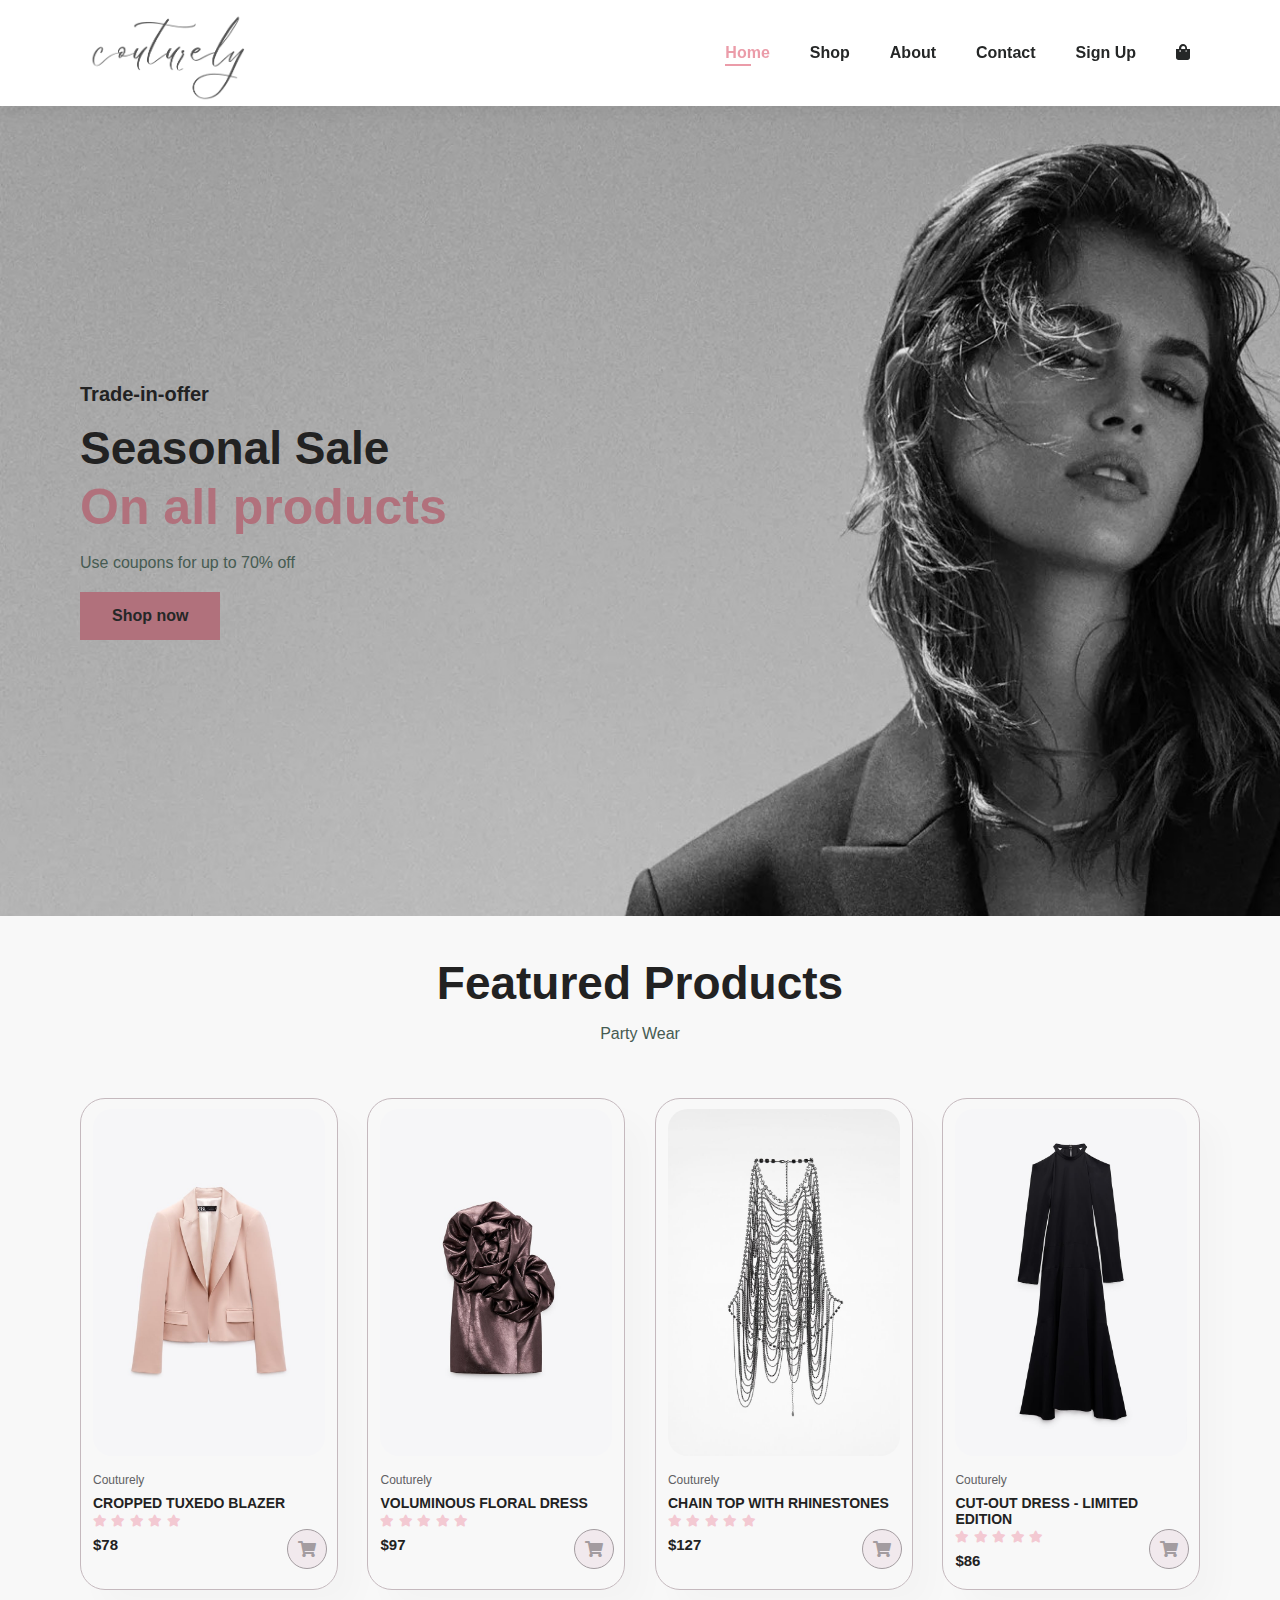
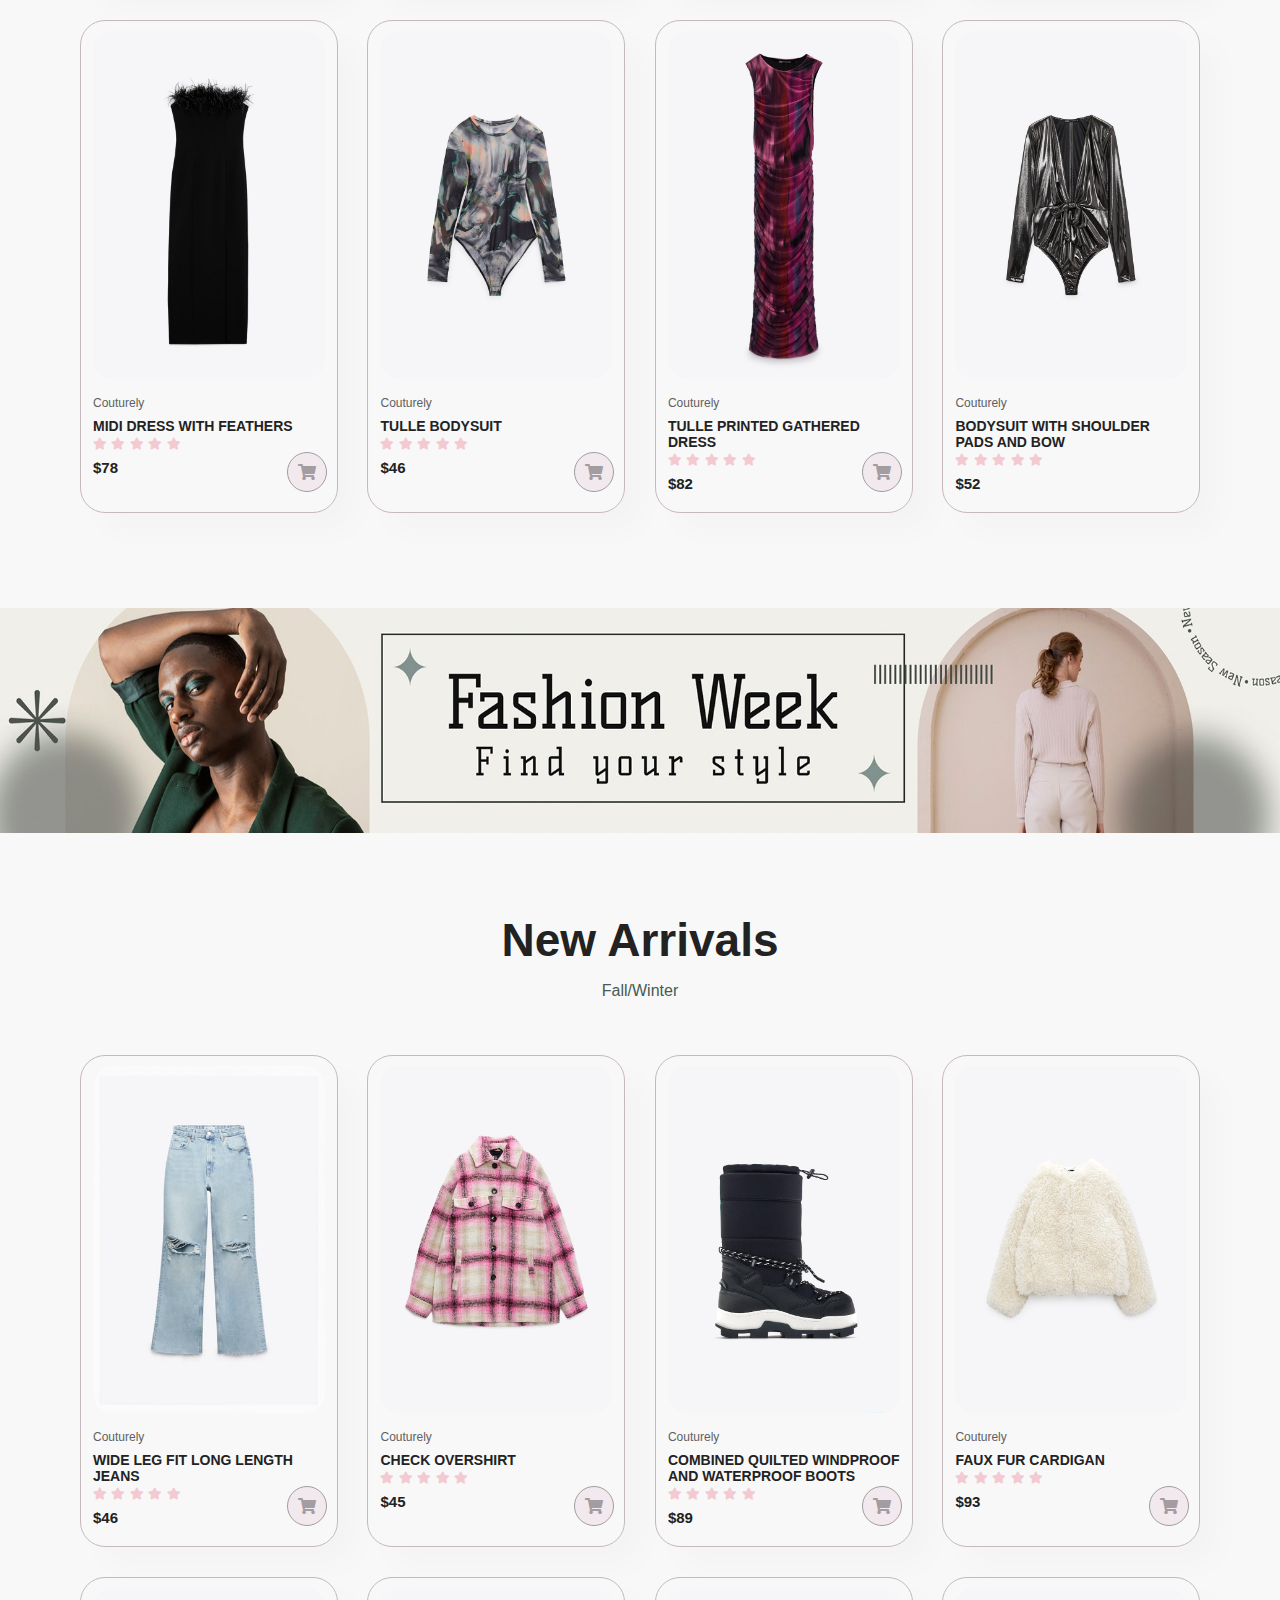
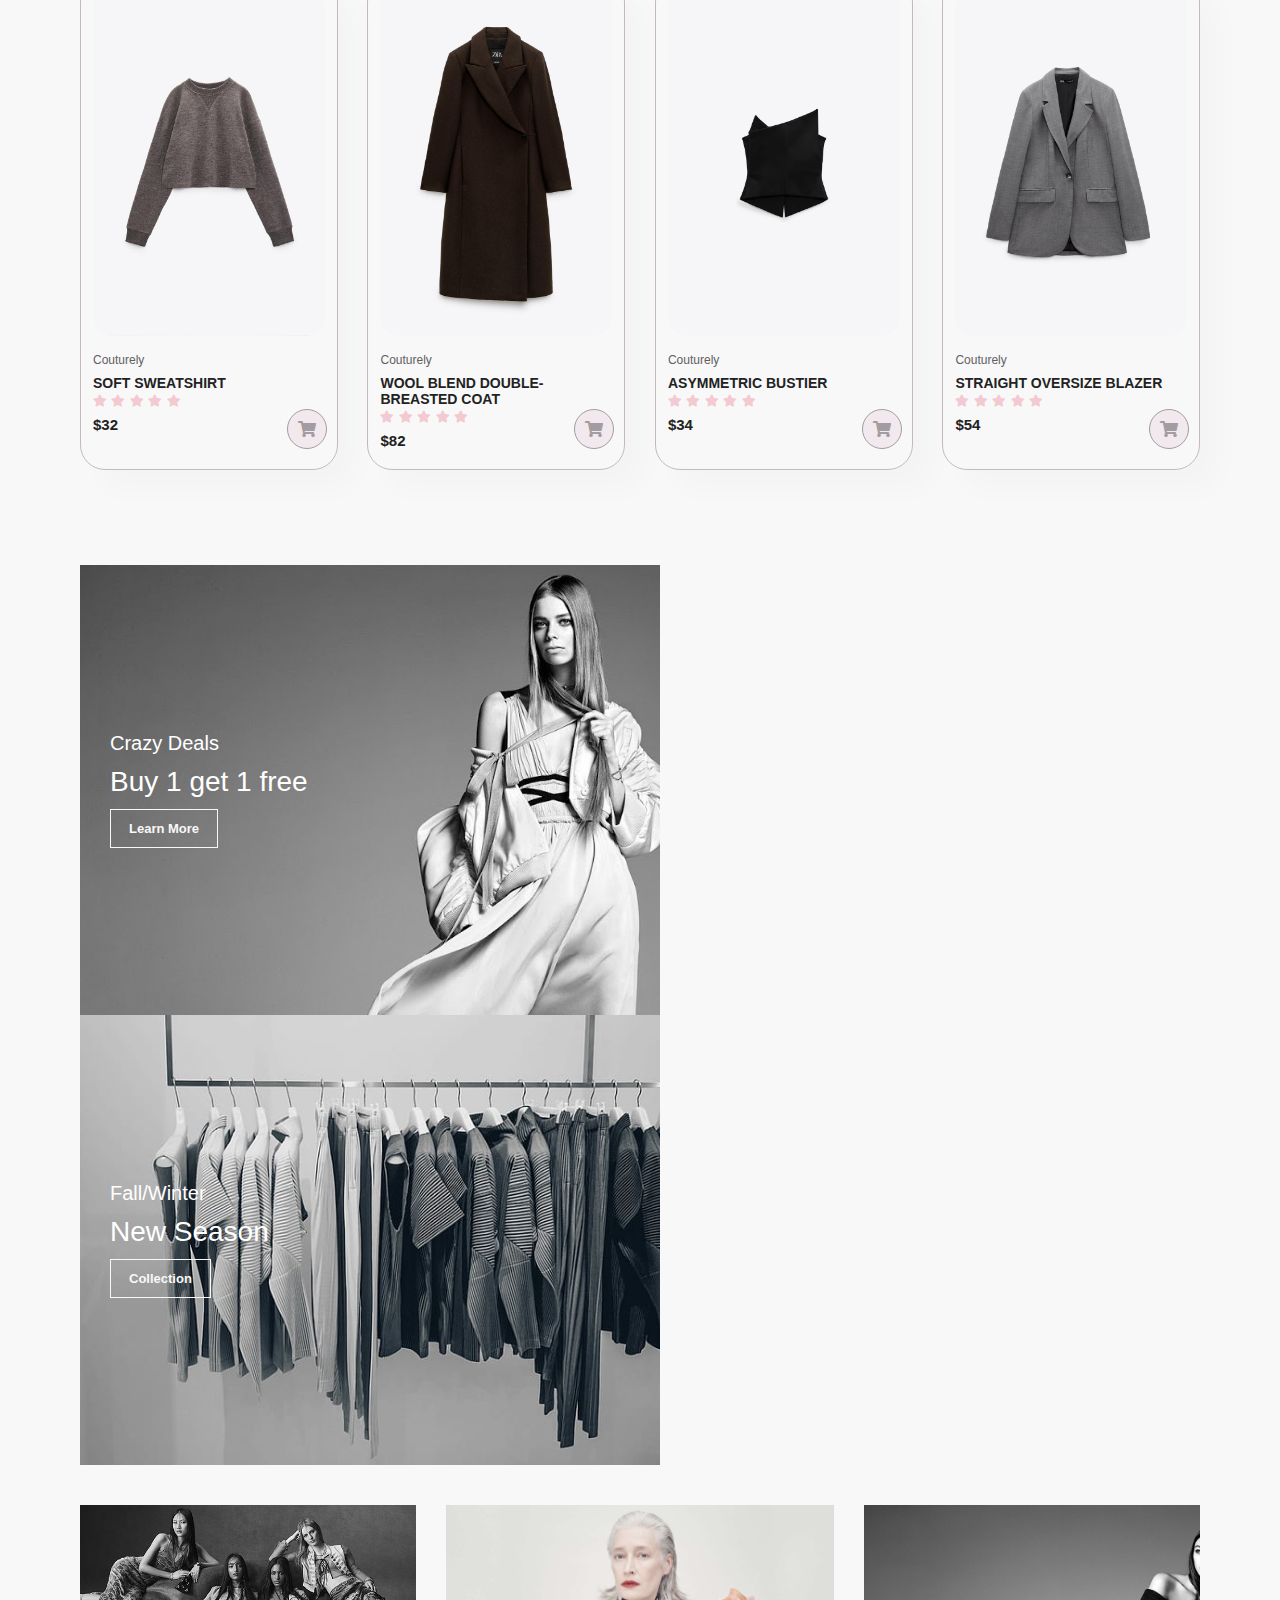
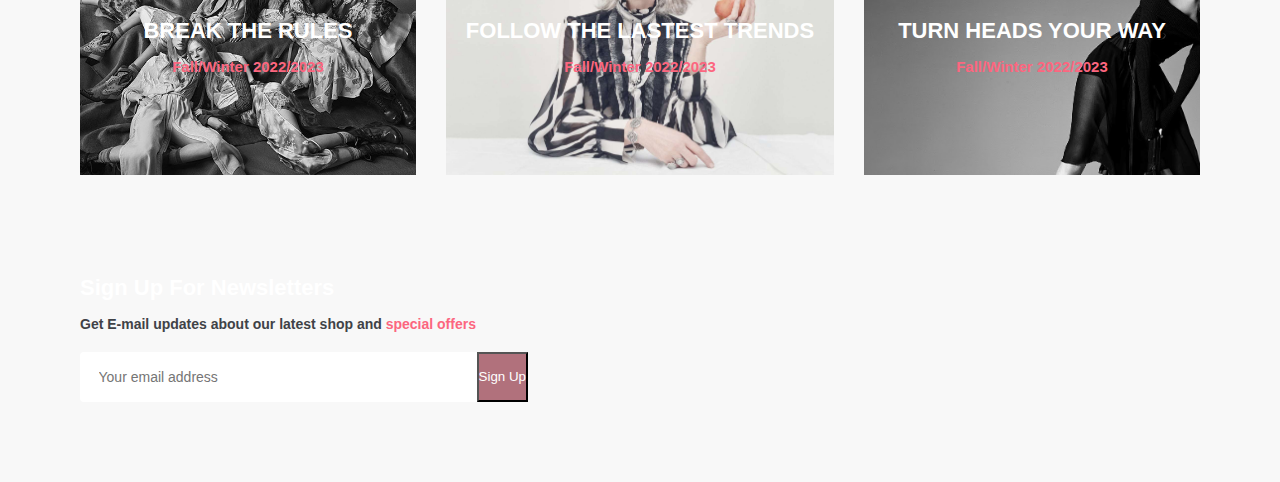
==== index.html @ 3f8f76b2 "Test" ====
<!DOCTYPE html>
<html lang="en">
<head>
    <meta charset="UTF-8">
    <meta http-equiv="X-UA-Compatible" content="IE=edge">
    <meta name="viewport" content="width=device-width, initial-scale=1.0">
    <title>Couturely Online Shopping</title>
    <link rel="stylesheet" href="https://cdnjs.cloudflare.com/ajax/libs/font-awesome/5.15.2/css/all.min.css">
    <link rel="stylesheet" href="style.css">
</head>
<body>
    <div id="header">
       <a href="#"><img src="img/Logo/couturely1.png" class="logo" alt=""></a>
        <div>
            <ul id="navbar">
                <li><a class="current" href="index.html">Home</a></li>
                <li><a href="shop.html">Shop</a></li>
                <li><a href="about.html">About</a></li>
                <li><a href="contact.html">Contact</a></li>
                <li><a href="signup.html">Sign Up</a></li>
                <li><a href="cart.html"><i class="fas fa-shopping-bag"></i></a></li>
            </ul>
        </div>
    </div>
    <section id="hero">
        <h4>Trade-in-offer</h4>
        <h2>Seasonal Sale</h2>
        <h1>On all products</h1>
        <p>Use coupons for up to 70% off</p>
        <button>Shop now</button>
    </section>
    <section id="product1" class="section-p1">
    <h2>Featured Products</h2>
    <p>Party Wear</p>
    <div class="pro-container">
        <div class="pro">
            <img src="img/Products/CROPPED TUXEDO BLAZER.jpg" alt="">
            <div class="des">
                <span>Couturely</span>
                <h5>CROPPED TUXEDO BLAZER</h5>
                <div class="star">
                    <i class="fas fa-star"></i>
                    <i class="fas fa-star"></i>
                    <i class="fas fa-star"></i>
                    <i class="fas fa-star"></i>
                    <i class="fas fa-star"></i>
                </div>
                <h4>$78</h4>
            </div>
            <a href="#"><i class="fas fa-shopping-cart"></i></a>
        </div>
        <div class="pro">
            <img src="img/Products/VOLUMINOUS FLORAL DRESS.jpg"alt="">
            <div class="des">
                 <span>Couturely</span>
                 <h5>VOLUMINOUS FLORAL DRESS</h5>
                 <div class="star">
                    <i class="fas fa-star"></i>
                    <i class="fas fa-star"></i>
                    <i class="fas fa-star"></i>
                    <i class="fas fa-star"></i>
                    <i class="fas fa-star"></i>
                 </div>
                 <h4>$97</h4>
            </div>
            <a href="#"><i class="fas fa-shopping-cart"></i></a>
         </div>
        <div class="pro">
            <img src="img/Products/CHAIN TOP WITH RHINESTONES.jpg"alt="">
            <div class="des">
                <span>Couturely</span>
                <h5>CHAIN TOP WITH RHINESTONES</h5>
                <div class="star">
                    <i class="fas fa-star"></i>
                    <i class="fas fa-star"></i>
                    <i class="fas fa-star"></i>
                    <i class="fas fa-star"></i>
                    <i class="fas fa-star"></i>
                </div>
                <h4>$127</h4>
            </div>
            <a href="#"><i class="fas fa-shopping-cart"></i></a>
        </div>
        <div class="pro">
            <img src="img/Products/CUT-OUT DRESS - LIMITED EDITION.jpg"alt="">
            <div class="des">
                <span>Couturely</span>
                <h5>CUT-OUT DRESS - LIMITED EDITION</h5>
                <div class="star">
                    <i class="fas fa-star"></i>
                    <i class="fas fa-star"></i>
                    <i class="fas fa-star"></i>
                    <i class="fas fa-star"></i>
                    <i class="fas fa-star"></i>
                </div>
                <h4>$86</h4>
            </div>
            <a href="#"><i class="fas fa-shopping-cart"></i></a>
        </div>
        <div class="pro">
            <img src="img/Products/MIDI DRESS WITH FEATHERS.jpg"alt="">
            <div class="des">
                <span>Couturely</span>
                <h5>MIDI DRESS WITH FEATHERS</h5>
                <div class="star">
                    <i class="fas fa-star"></i>
                    <i class="fas fa-star"></i>
                    <i class="fas fa-star"></i>
                    <i class="fas fa-star"></i>
                    <i class="fas fa-star"></i>
                </div>
                <h4>$78</h4>
            </div>
            <a href="#"><i class="fas fa-shopping-cart"></i></a>
        </div>
        <div class="pro">
            <img src="img/Products/TULLE BODYSUIT.jpg"alt="">
            <div class="des">
                <span>Couturely</span>
                <h5>TULLE BODYSUIT</h5>
                <div class="star">
                    <i class="fas fa-star"></i>
                    <i class="fas fa-star"></i>
                    <i class="fas fa-star"></i>
                    <i class="fas fa-star"></i>
                    <i class="fas fa-star"></i>
                </div>
                <h4>$46</h4>   
            </div>
            <a href="#"><i class="fas fa-shopping-cart"></i></a>
        </div>
        <div class="pro">
            <img src="img/Products/TULLE PRINTED GATHERED DRESS.jpg"alt="">
            <div class="des">
                <span>Couturely</span>
                <h5>TULLE PRINTED GATHERED DRESS</h5>
                <div class="star">
                    <i class="fas fa-star"></i>
                    <i class="fas fa-star"></i>
                    <i class="fas fa-star"></i>
                    <i class="fas fa-star"></i>
                    <i class="fas fa-star"></i>
                </div>
                <h4>$82</h4>   
            </div>
            <a href="#"><i class="fas fa-shopping-cart"></i></a>
        </div>
        <div class="pro">
            <img src="img/Products/BODYSUIT WITH SHOULDER PADS AND BOW.jpg"alt="">
            <div class="des">
                <span>Couturely</span>
                <h5>BODYSUIT WITH SHOULDER PADS AND BOW</h5>
                <div class="star">
                    <i class="fas fa-star"></i>
                    <i class="fas fa-star"></i>
                    <i class="fas fa-star"></i>
                    <i class="fas fa-star"></i>
                    <i class="fas fa-star"></i>
                </div>
                <h4>$52</h4>   
            </div>
        </div>
    </div>
    </section>
    <section class="section-m1">
        <img src="" id="banner">
    </section>
    <section id="product1" class="section-p1">
        <h2>New Arrivals</h2>
        <p>Fall/Winter</p>
        <div class="pro-container">
            <div class="pro">
                <img src="img/Products/WIDE LEG FIT LONG LENGTH MID RISE FAUX LEATHER TROUSERS.jpg"alt="">
                <div class="des">
                    <span>Couturely</span>
                    <h5>WIDE LEG FIT LONG LENGTH JEANS</h5>
                    <div class="star">
                        <i class="fas fa-star"></i>
                        <i class="fas fa-star"></i>
                        <i class="fas fa-star"></i>
                        <i class="fas fa-star"></i>
                        <i class="fas fa-star"></i>
                    </div>
                    <h4>$46</h4>   
                </div>
                <a href="#"><i class="fas fa-shopping-cart"></i></a>
            </div>
            <div class="pro">
                <img src="img/Products/CHECK OVERSHIRT.jpg"alt="">
                <div class="des">
                     <span>Couturely</span>
                     <h5>CHECK OVERSHIRT</h5>
                     <div class="star">
                        <i class="fas fa-star"></i>
                        <i class="fas fa-star"></i>
                        <i class="fas fa-star"></i>
                        <i class="fas fa-star"></i>
                        <i class="fas fa-star"></i>
                     </div>
                     <h4>$45</h4>
                </div>
                <a href="#"><i class="fas fa-shopping-cart"></i></a>
             </div>
            <div class="pro">
                <img src="img/Products/COMBINED QUILTED WINDPROOF AND WATERPROOF BOOTS.jpg"alt="">
                <div class="des">
                    <span>Couturely</span>
                    <h5>COMBINED QUILTED WINDPROOF AND WATERPROOF BOOTS</h5>
                    <div class="star">
                        <i class="fas fa-star"></i>
                        <i class="fas fa-star"></i>
                        <i class="fas fa-star"></i>
                        <i class="fas fa-star"></i>
                        <i class="fas fa-star"></i>
                    </div>
                    <h4>$89</h4>
                </div>
                <a href="#"><i class="fas fa-shopping-cart"></i></a>
            </div>
            <div class="pro">
                <img src="img/Products/FAUX FUR CARDIGAN.jpg"alt="">
                <div class="des">
                    <span>Couturely</span>
                    <h5>FAUX FUR CARDIGAN</h5>
                    <div class="star">
                        <i class="fas fa-star"></i>
                        <i class="fas fa-star"></i>
                        <i class="fas fa-star"></i>
                        <i class="fas fa-star"></i>
                        <i class="fas fa-star"></i>
                    </div>
                    <h4>$93</h4>
                </div>
                <a href="#"><i class="fas fa-shopping-cart"></i></a>
            </div>
            <div class="pro">
                <img src="img/Products/SOFT SWEATSHIRT.jpg"alt="">
                <div class="des">
                    <span>Couturely</span>
                    <h5>SOFT SWEATSHIRT</h5>
                    <div class="star">
                        <i class="fas fa-star"></i>
                        <i class="fas fa-star"></i>
                        <i class="fas fa-star"></i>
                        <i class="fas fa-star"></i>
                        <i class="fas fa-star"></i>
                    </div>
                    <h4>$32</h4>
                </div>
                <a href="#"><i class="fas fa-shopping-cart"></i></a>
            </div>
            <div class="pro">
                <img src="img/Products/WOOL BLEND DOUBLE-BREASTED COAT.jpg"alt="">
                <div class="des">
                    <span>Couturely</span>
                    <h5>WOOL BLEND DOUBLE-BREASTED COAT</h5>
                    <div class="star">
                        <i class="fas fa-star"></i>
                        <i class="fas fa-star"></i>
                        <i class="fas fa-star"></i>
                        <i class="fas fa-star"></i>
                        <i class="fas fa-star"></i>
                    </div>
                    <h4>$82</h4>   
                </div>
                <a href="#"><i class="fas fa-shopping-cart"></i></a>
            </div>
            <div class="pro">
                <img src="img/Products/ASYMMETRIC BUSTIER.jpg" alt="">
                <div class="des">
                    <span>Couturely</span>
                    <h5>ASYMMETRIC BUSTIER</h5>
                    <div class="star">
                        <i class="fas fa-star"></i>
                        <i class="fas fa-star"></i>
                        <i class="fas fa-star"></i>
                        <i class="fas fa-star"></i>
                        <i class="fas fa-star"></i>
                    </div>
                    <h4>$34</h4>
                </div>
                <a href="#"><i class="fas fa-shopping-cart"></i></a>
            </div>
            <div class="pro">
                <img src="img/Products/STRAIGHT OVERSIZE BLAZER.jpg"alt="">
                <div class="des">
                    <span>Couturely</span>
                    <h5>STRAIGHT OVERSIZE BLAZER</h5>
                    <div class="star">
                        <i class="fas fa-star"></i>
                        <i class="fas fa-star"></i>
                        <i class="fas fa-star"></i>
                        <i class="fas fa-star"></i>
                        <i class="fas fa-star"></i>
                    </div>
                    <h4>$54</h4>   
                </div>
                <a href="#"><i class="fas fa-shopping-cart"></i></a>
            </div>
        </div>
        </section>
    <section id="sm-banner" class="section-p1">
        <div class="banner-box">
            <h4> Crazy Deals</h4>
            <h2>Buy 1 get 1 free</h2>
            <button class="white">Learn More</button>
        </div>
        <div class="banner-box banner-box2">
            <h4>Fall/Winter</h4>
            <h2>New Season</h2>
            <button class="white">Collection</button>
        </div>
    </section>

    <section id="banner3">
        <div class="banner-box">
            <h2>BREAK THE RULES</h2>
            <h3>Fall/Winter 2022/2023</h3>
        </div>
        <div class="banner-box banner-box2">
            <h2>FOLLOW THE LASTEST TRENDS</h2>
            <h3>Fall/Winter 2022/2023</h3>
        </div>
        <div class="banner-box banner-box3">
            <h2>TURN HEADS YOUR WAY</h2>
            <h3>Fall/Winter 2022/2023</h3>
        </div>
    </section>
    
    <section id="newsletter" class="section-p1 section-m1">
        <div class="newtext">
            <h4>Sign Up For Newsletters</h4>
            <p>Get E-mail updates about our latest shop and <span>special offers</span></p>
        </div>
        <div class="form">
            <input type="text" placeholder="Your email address">
            <button class="normal">Sign Up</button>
        </div>
    </section>


    <script src="style.js"></script>
</body>
</html>
---- style.css ----
*{
    margin: 0;
    padding: 0;
    box-sizing: border-box;
    font-family: 'Spartan', sans-serif;
}

h1{
    font-size: 50px;
    line-height: 64px;
    color: #222;
}
h2{
    font-size: 46px;
    line-height: 54px;
    color: #222;
}
h4{
    font-size: 20px;
    color: #222;

}
h6{
    font-weight: 700;
    font-size: 12px;
}
p{
    font-size: 16px;
    color: #465b52;
    margin: 15px 0 20px 0;
}
.section-p1{
    padding: 40px 80px;
}
.section-m1{
    margin: 40px 0;
}
body{
    width: 100%;
    background-color: rgb(248, 248, 248);
}
#header{
    position: sticky;
    top: 0;
    left: 0;
    z-index: 999;
    display: flex;
    align-items: center;
    justify-content: space-between;
    padding: 1px 70px;
    background-color: rgb(255, 255, 255);  
    box-shadow: 0 5px 15px rgba(0, 0, 0, 0.06);
}
.logo{
    height: 100px;
}
#navbar{
    display: flex;
    align-items: center;
    justify-content: center;
}
#navbar li{
    list-style: none;
    padding: 0 20px;
    /* Ne menyre qe me na funksionu possition: absolute; tek femija i ketij elementi */
    position: relative; 
}
#navbar li a{
    text-decoration: none;
    font-size: 16px;
    font-weight: 600;
    color:  rgb(37, 39, 39);
    transition: 0.3s ease;

}
#navbar li a:hover,
#navbar li a.current{
    color: rgb(235, 156, 169);
}

#navbar li a.current::after,
#navbar li a:hover::after{
    content:"";
    width: 30%;
    height: 2px;
    background: rgb(235, 156, 169);
    position: absolute;
    bottom: -4px;
    left: 20px;
}
#hero{
    background-image:  url("img/slider-img1.jpg");
    height: 90vh;
    width: 100%;
    background-size: cover;
    background-position: top 25%;
    padding: 0 80px;
    display: flex;
    flex-direction: column;
    align-items: flex-start;
    justify-content: center;
}
#hero h4{
    padding-bottom: 15px;
}
#hero h1{
    color: rgb(177, 113, 124);
}
#hero button{
    background-color: rgb(177, 113, 124); 
    border: none;
    color: rgb(37, 39, 39);
    padding: 15px 32px;
    text-align: center;
    text-decoration: none;
    display: inline-block;
    font-weight: 700;
    font-size: 16px;
    cursor: pointer;
}
#product1{
    text-align: center;
}
#product1 .pro-container{
    display: flex;
    justify-content: space-between;
    padding-top: 20px;
    flex-wrap: wrap;
}
#product1 .pro{
    width: 23%;
    min-width: 250px;
    padding: 10px 12px;
    border: 1px solid #c5b9be;
    border-radius: 25px;
    cursor: pointer;
    box-shadow: 20px 20px 30px rgba(0, 0, 0, 0.02);
    transition: 0.2s ease;
    margin:15px 0;
    position:relative;
}
#product1 .pro:hover{
    box-shadow: 20px 20px 30px rgba(0, 0, 0, 0.06)
}
#product1 .pro img {
    width: 100%;
    border-radius: 20px;
}
#product1 .pro .des{
    text-align: start;
    padding: 10px 0;
}
#product1 .pro .des span {
    color: #606063;
    font-size: 12px;
}
#product1 .pro .des h5{
    padding-top: 7px;
    font-size: 14px;
    color: #222;
}
#product1 .pro .des i{
    color: rgb(243, 201, 210);
    font-size: 12px; 
}
#product1 .pro .des h4{
    padding-top: 7px;
    font-size: 15px;
    font-weight: 700;
    color: #222;
}
#product1 .pro a{
    width: 40px;
    height: 40px;
    line-height: 40px;
    border-radius: 50px;
    background-color: #f1e9ed;
    font-weight: 500;
    color: rgb(163, 156, 160);
    border: 1px solid rgb(163, 156, 160);
    position: absolute;
    bottom:20px;
    right:10px
}
#banner{
    display:flex;
    justify-content: center;
    align-items: center;
    width:100%;
    height: 25vh;
}
#sm-banner{
    display:flex;
    justify-content: space-between;
    flex-wrap:wrap;
}
#sm-banner  .banner-box{
    display:flex;
    flex-direction:column;
    justify-content: center;
    align-items: flex-start;
    background-image: url("img/Banners/slider-img2.jpg");
    min-width:580px;
    height: 50vh;
    background-size: cover;
    background-position: center;
    padding:30px;
}
#sm-banner  .banner-box2{
    background-image: url("img/Banners/GrayClothing.jpg");
}

#sm-banner h4{
    color:#fff;
    font-size:20px;
    font-weight:300;
}
#sm-banner h2{
    color:#fff;
    font-size:28px;
    font-weight:300;
}
#sm-banner span{
    color:#fff;
    font-size:14px;
    font-weight:500;
    padding-bottom: 15px;
}
.white{
    font-size: 13px;
    font-weight: 600;
    padding:11px 18px;
    color:rgb(248, 248, 248);
    background-color:transparent;
    cursor:pointer;
    border:1px solid rgb(248, 248, 248);
    outline:none;
    transition:0.2s;
}
#sm-banner .banner-box:hover button{
    background: rgb(177, 113, 124);
    border:1px solid rgb(177, 113, 124);
    
}
#banner3{
    display: flex;
    justify-content: space-between;
    flex-wrap: wrap;
    padding:0 80px;
}

#banner3 .banner-box{
    display:flex;
    flex-direction:column;
    justify-content: center;
    align-items: center;
    background-image: url("img/Banners/GroupModels.jpg");
    min-width:30%;
    height: 30vh;
    background-size: cover;
    background-position: center;
    padding:20px;
    margin-bottom: 20px;
}
#banner3 .banner-box2{
    background-image: url("img/Banners/AppleModel.jpg");
}
#banner3 .banner-box3{
    background-image: url("img/Banners/slider-img3.jpg");
}

#banner3 h2{
    color:#fff;
    font-weight:900;
    font-size: 22px;
}
#banner3 h3{
    color:rgb(252, 102, 127);
    font-weight:800;
    font-size: 15px;
}



#newsletter h4{
    font-size: 22px;
    font-weight: 700;
    color:#fff
}
#newsletter p{
    font-size: 14px;
    font-weight: 600;
    color:#3f4247
}
#newsletter p span{
    color:rgb(252, 102, 127)
}
#newsletter .form{
    display: flex;
    width:40%;
}
#newsletter input{
    height: 3.125rem;
    padding: 0 1.25em;
    font-size: 14px;
    width:100%;
    border:1px solid transparent;
    border-radius: 4px;
    outline: none;
    border-top-right-radius: 0;
    border-bottom-right-radius: 0;
}
#newsletter button{
    background-color: rgb(177, 113, 124);
    color: #fff;
    white-space: nowrap;
    border-top-left-radius: 0;
    border-bottom-left-radius: 0;
}
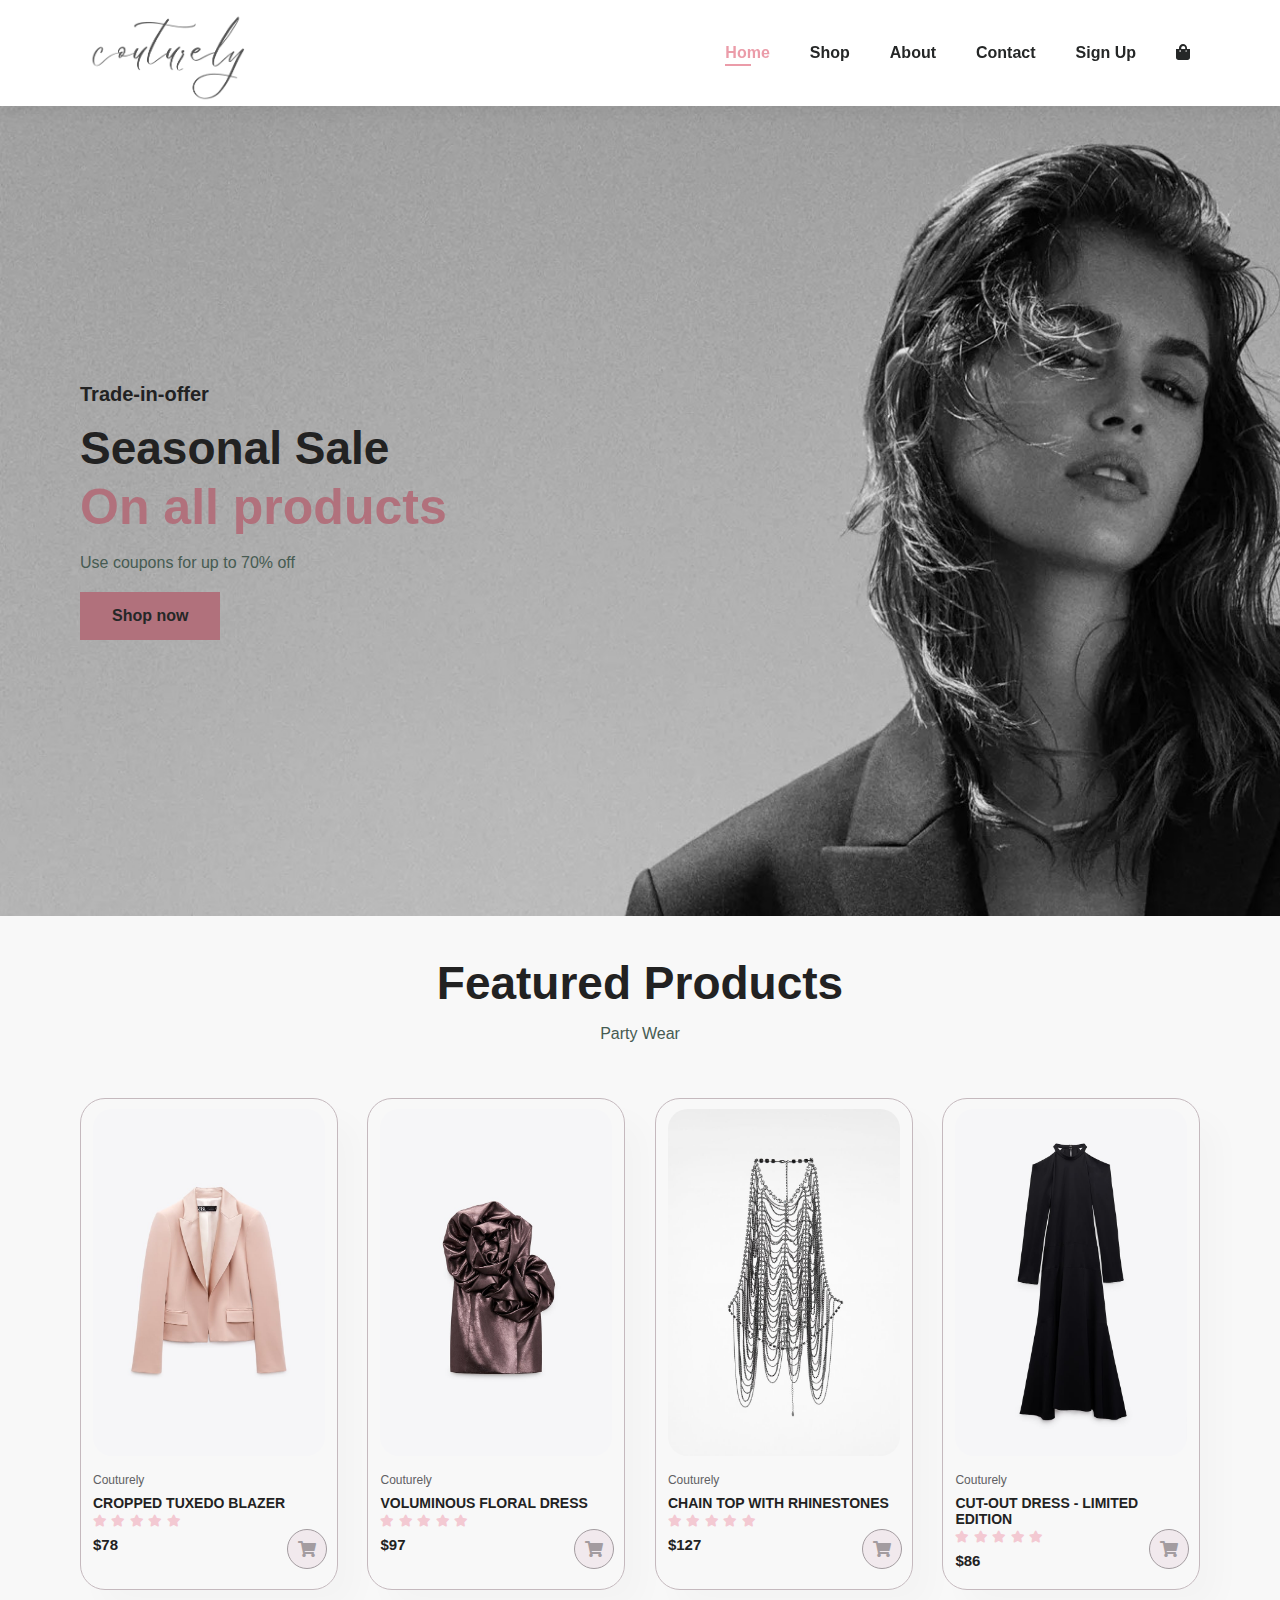
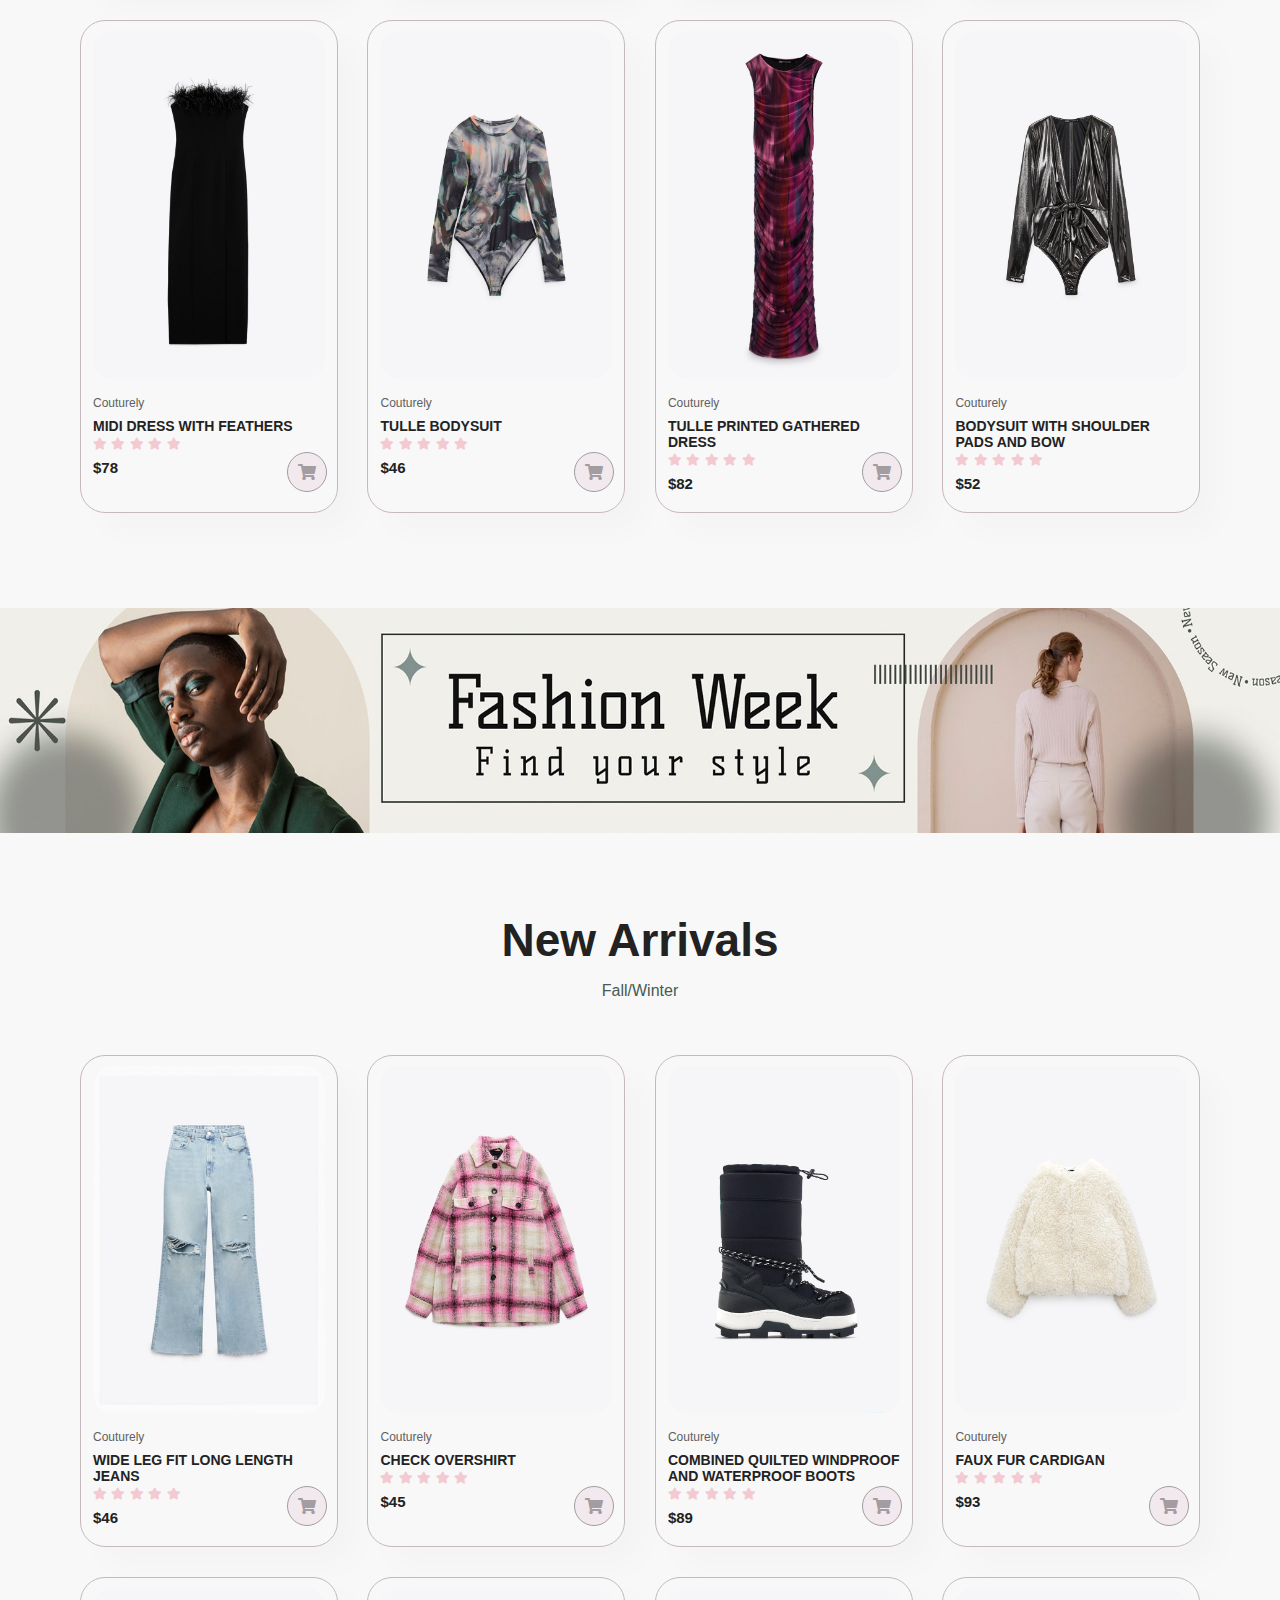
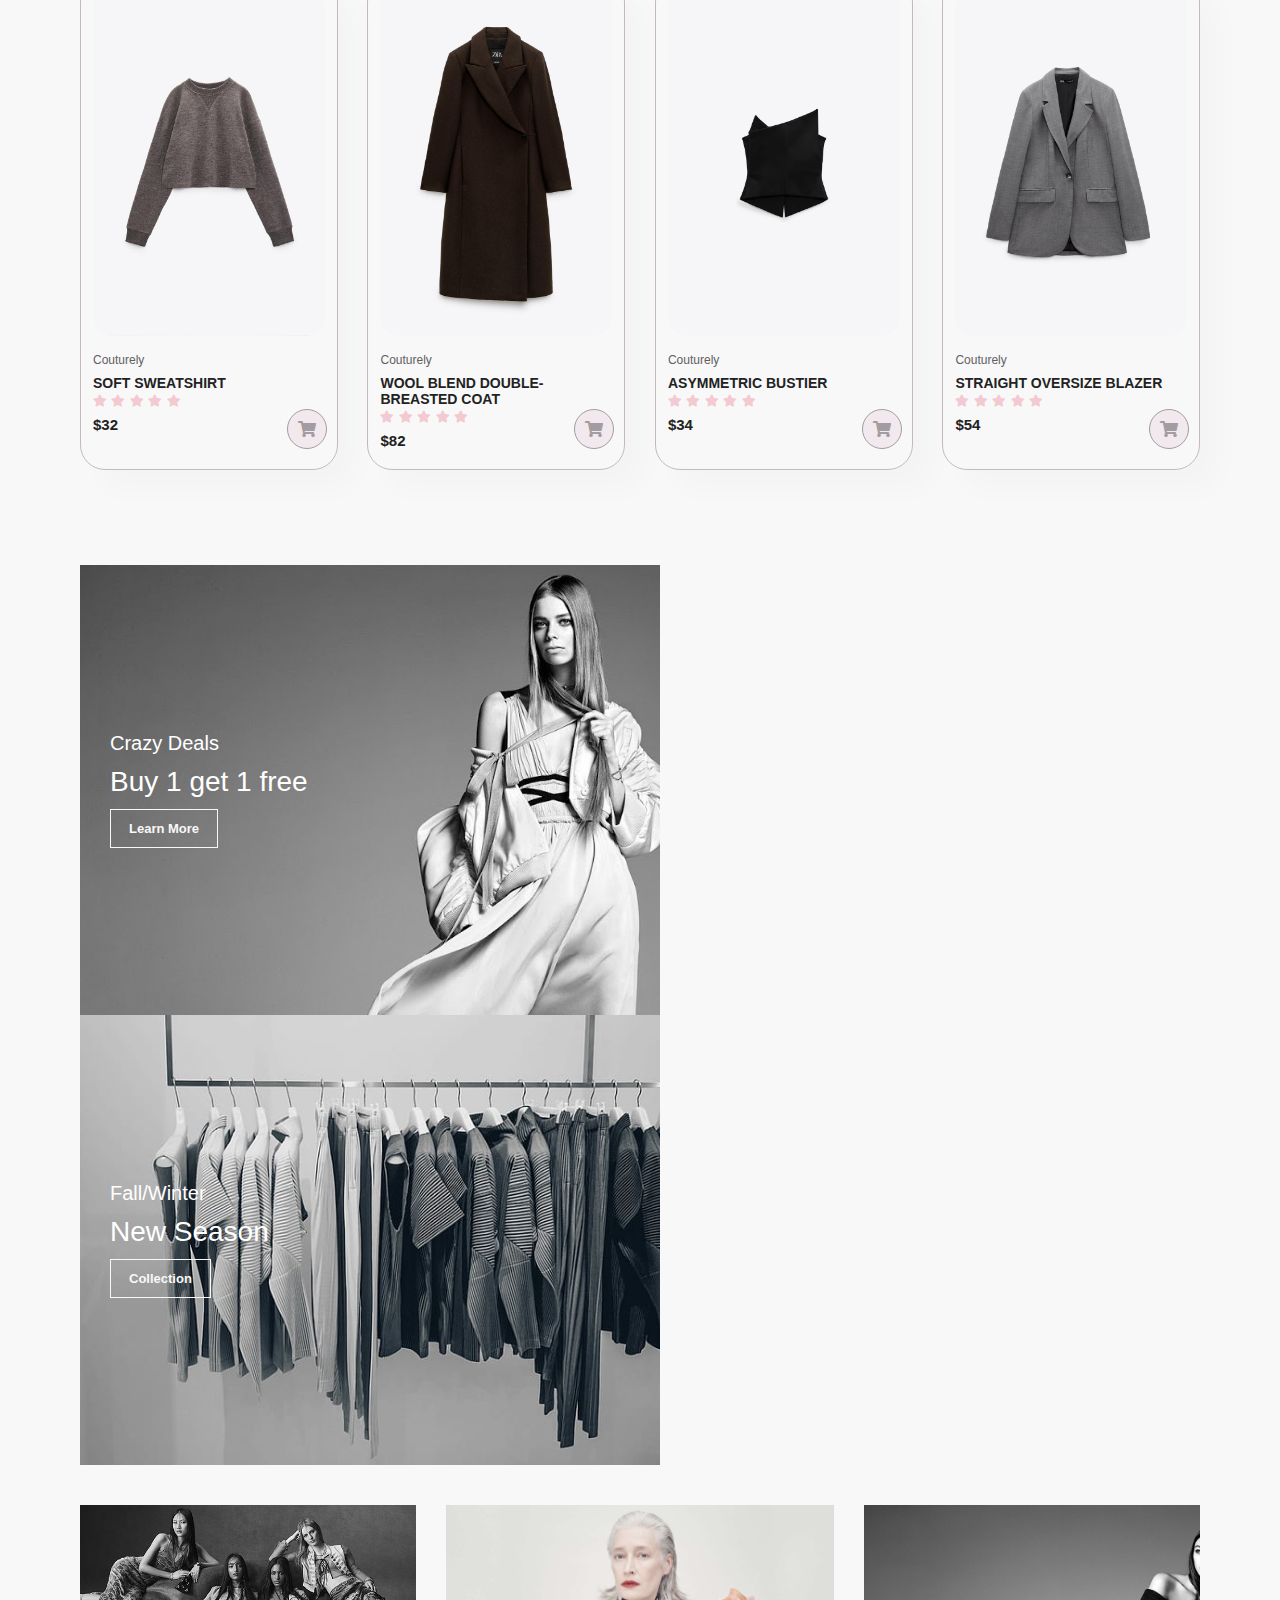
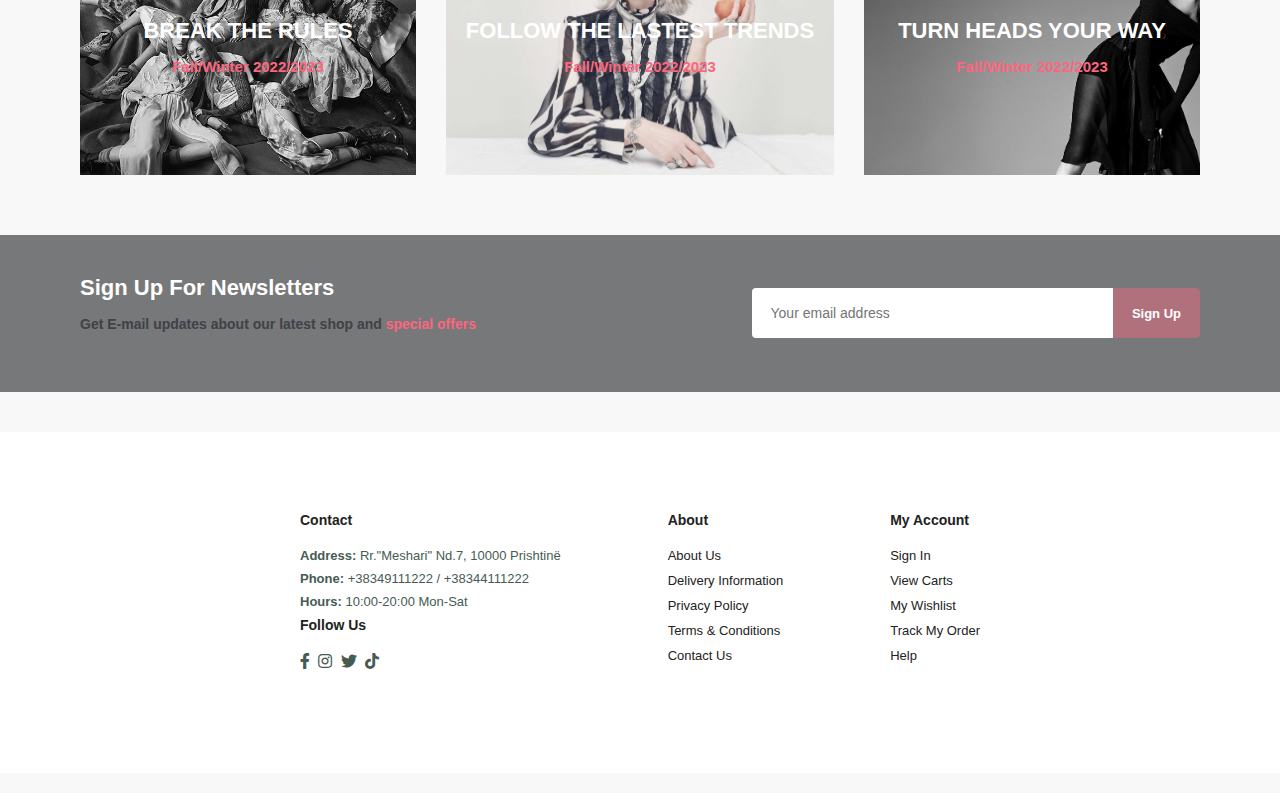
==== commit 43cd6839: "Test" ====
--- a/index.html
+++ b/index.html
@@ -337,7 +337,40 @@
             <button class="normal">Sign Up</button>
         </div>
     </section>
-
+    <footer>
+        <div class="col">
+            <!--<img class="logo" src="img/Logo/couturely1.png" alt="">-->
+            <h4>Contact</h4>
+            <p><strong>Address:</strong> Rr."Meshari" Nd.7, 10000 Prishtinë</p>
+            <p><strong>Phone:</strong> +38349111222 / +38344111222</p>
+            <p><strong>Hours:</strong> 10:00-20:00 Mon-Sat</p>
+            <div class="follow">
+                <h4>Follow Us</h4>
+                <div class="icon">
+                    <i class="fab fa-facebook-f"></i>
+                    <i class="fab fa-instagram"></i>
+                    <i class="fab fa-twitter"></i>
+                    <i class="fab fa-tiktok"></i>
+                </div>
+            </div>
+        </div>
+        <div class="col">
+            <h4>About</h4>
+            <a href="#">About Us</a>
+            <a href="#">Delivery Information</a>
+            <a href="#">Privacy Policy</a>
+            <a href="#">Terms & Conditions</a>
+            <a href="#">Contact Us</a>
+        </div>
+        <div class="col">
+            <h4>My Account</h4>
+            <a href="#">Sign In</a>
+            <a href="#">View Carts</a>
+            <a href="#">My Wishlist</a>
+            <a href="#">Track My Order</a>
+            <a href="#">Help</a>
+        </div>
+    </footer>
 
     <script src="style.js"></script>
 </body>
--- a/style.css
+++ b/style.css
@@ -279,9 +279,15 @@
     font-weight:800;
     font-size: 15px;
 }
-
-
-
+#newsletter{
+    display: flex;
+    justify-content: space-between;
+    flex-wrap: wrap;
+    align-items: center;
+    background-repeat: no-repeat;
+    background-position: 20% 30%;
+    background-color: #767879;
+}
 #newsletter h4{
     font-size: 22px;
     font-weight: 700;
@@ -311,9 +317,59 @@
     border-bottom-right-radius: 0;
 }
 #newsletter button{
+    font-size: 13px;
+    font-weight: 600;
+    padding:11px 18px;
     background-color: rgb(177, 113, 124);
+    cursor:pointer;
     color: #fff;
+    border:1px solid rgb(177, 113, 124);
+    border-radius: 4px;
+    outline:none;
+    transition:0.2s;
     white-space: nowrap;
     border-top-left-radius: 0;
     border-bottom-left-radius: 0;
+}
+footer{
+    display: flex;
+    flex-wrap: wrap;
+    justify-content: space-between;
+    align-items: center;
+    background-color: #fff;
+    align-items: flex-start;
+    margin-bottom: 20px;
+    padding: 80px 300px;
+}
+footer .col{
+    display: flex;
+    flex-direction: column;
+    align-items: flex-start;
+    margin-bottom: 20px;
+}
+footer .logo{
+    margin-bottom: 30px;
+}
+footer h4{
+    font-size:14px;
+    padding-bottom: 20px;
+}
+footer p{
+    font-size:13px;
+    margin: 0 0 8px 0;
+}
+footer a{
+    font-size:13px;
+    text-decoration: none;
+    color:#222;
+    margin-bottom: 10px;
+}
+footer .follow i{
+    color:#465b52;
+    padding-right: 4px;
+    cursor:pointer;
+}
+footer .follow i:hover,
+footer a:hover{
+    color: rgb(177, 113, 124);
 }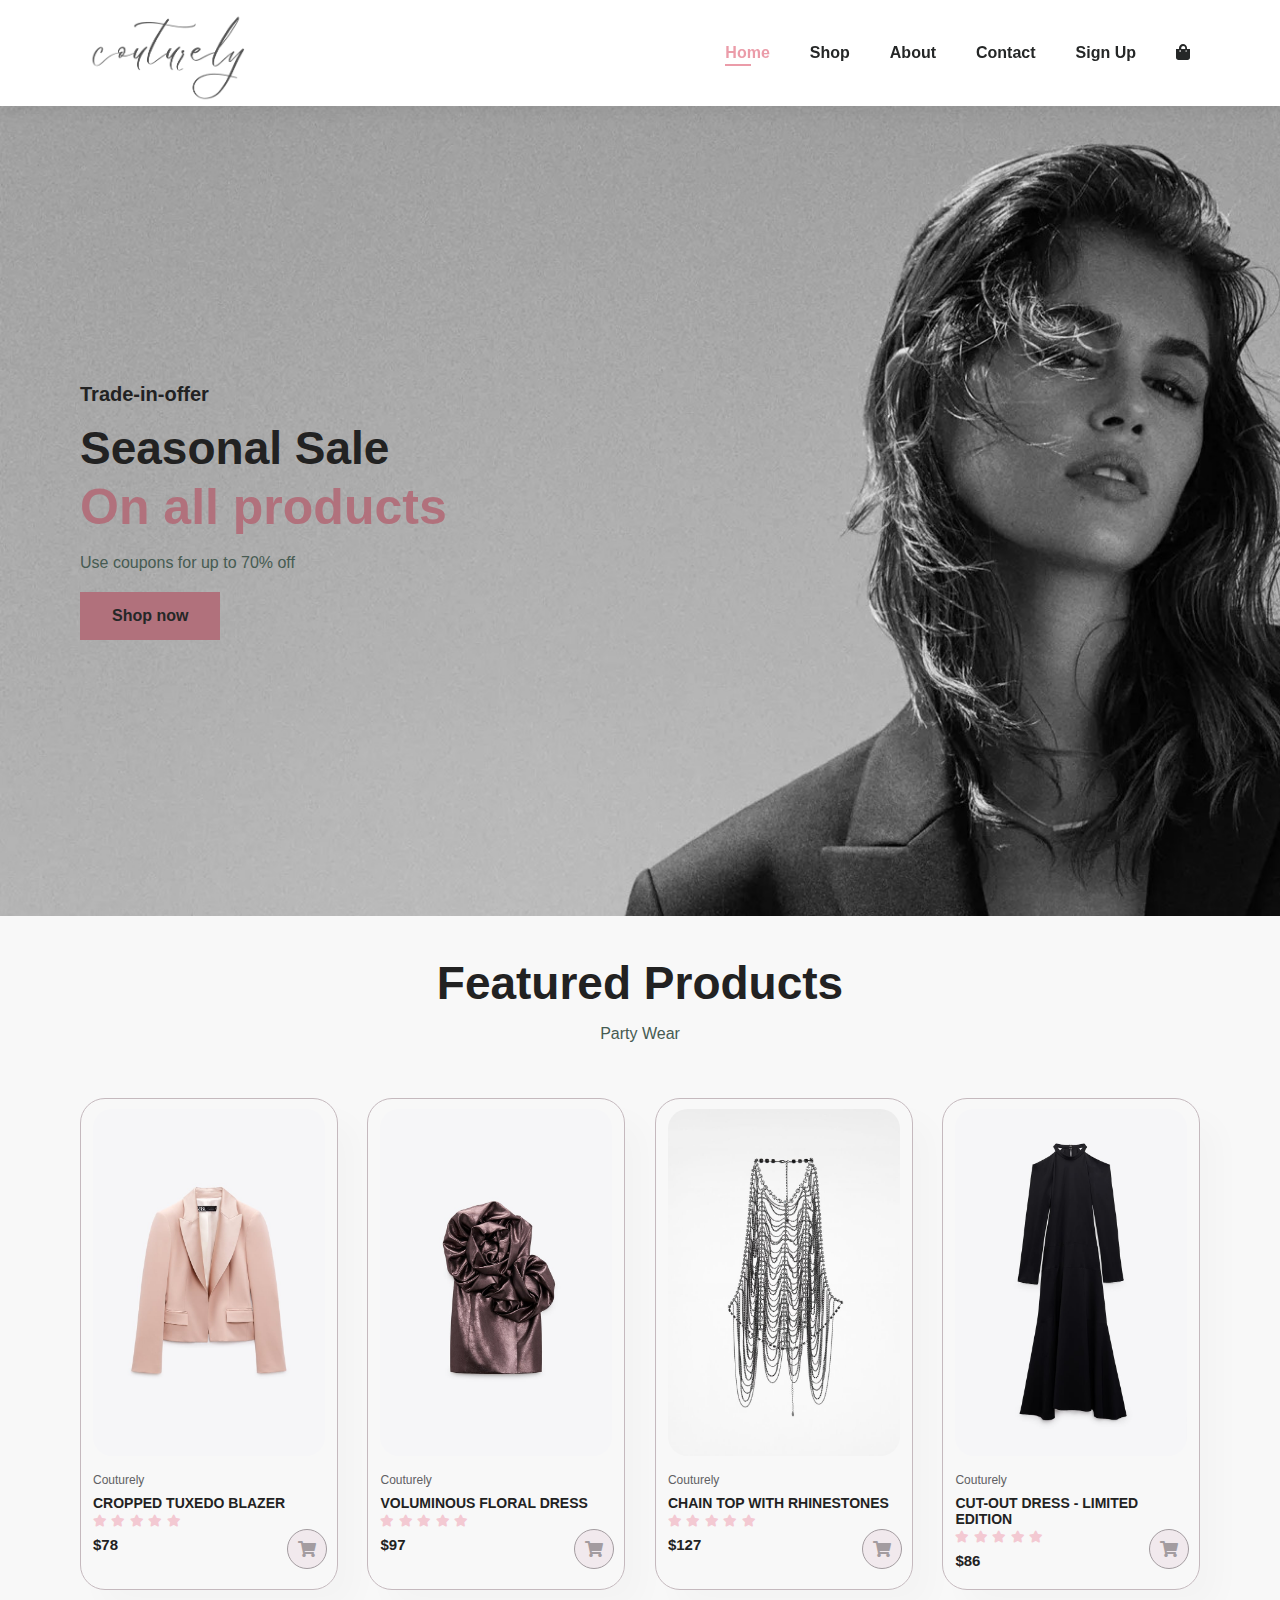
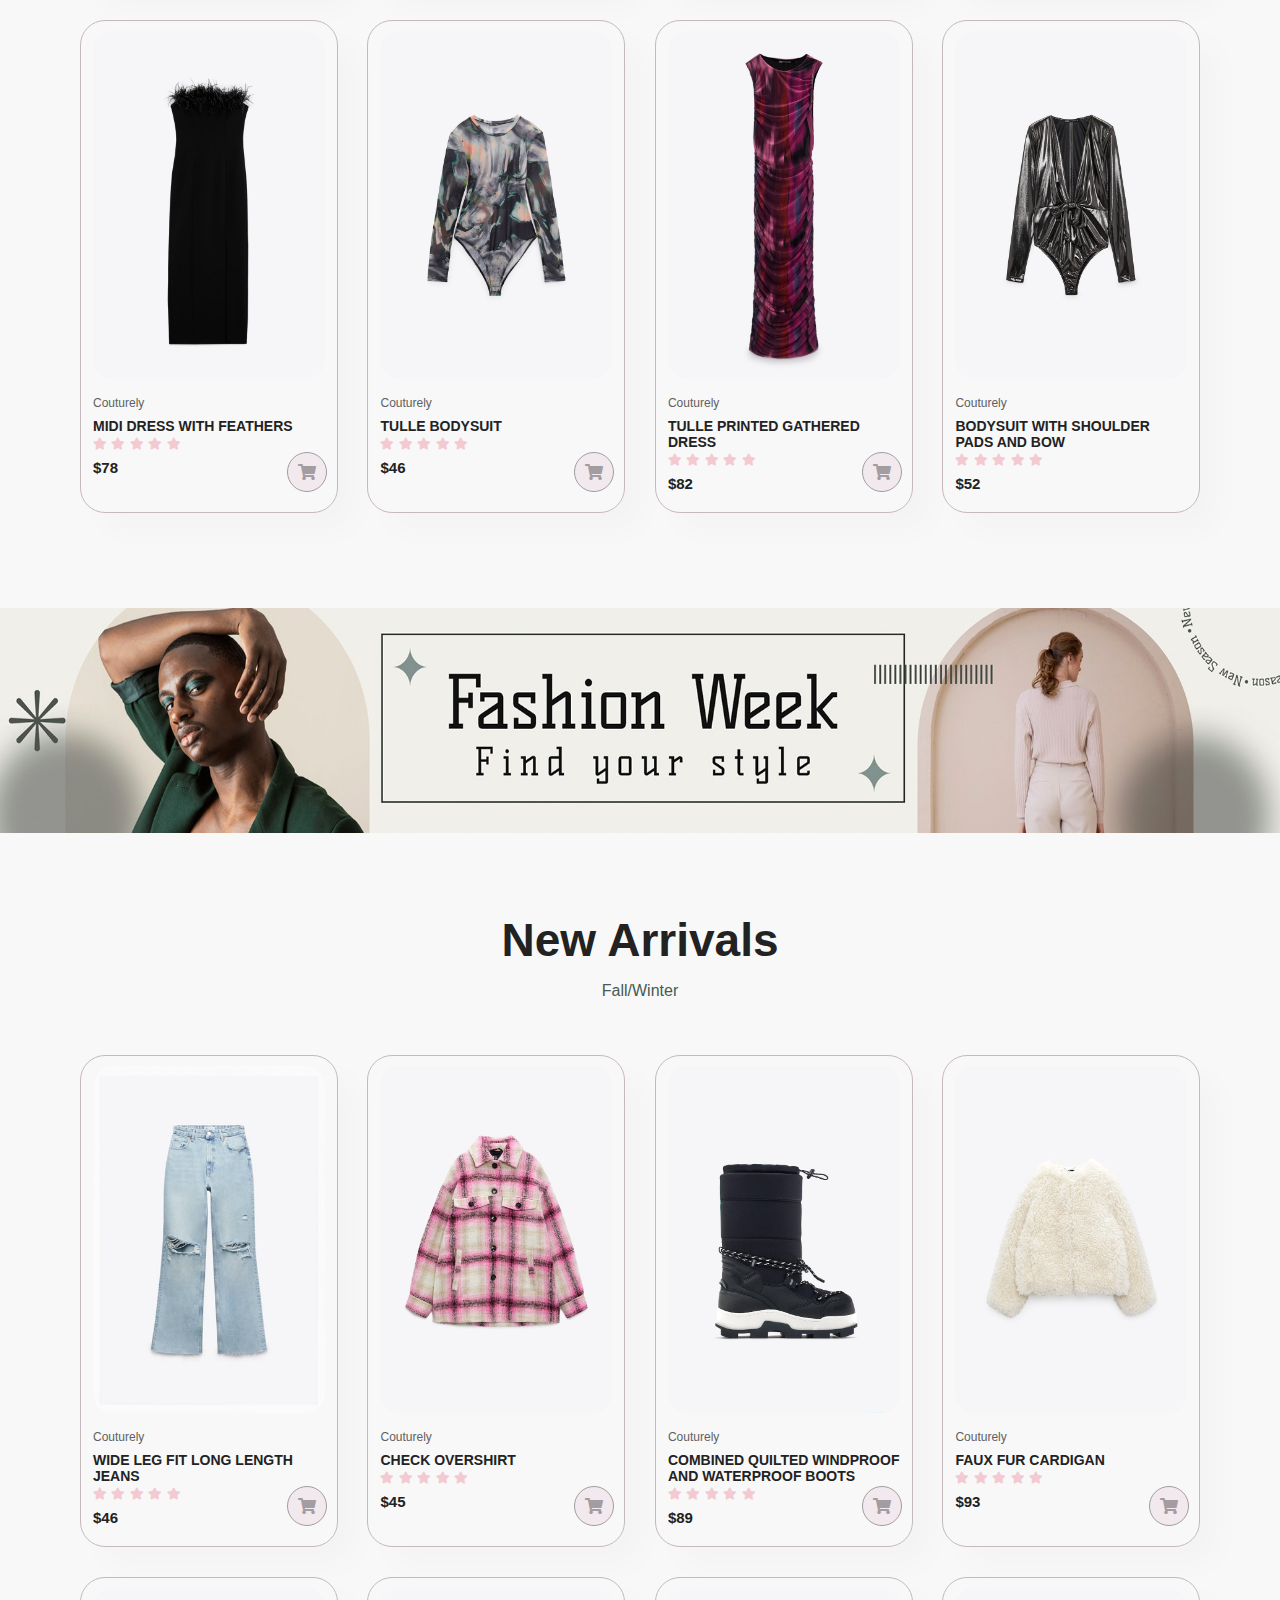
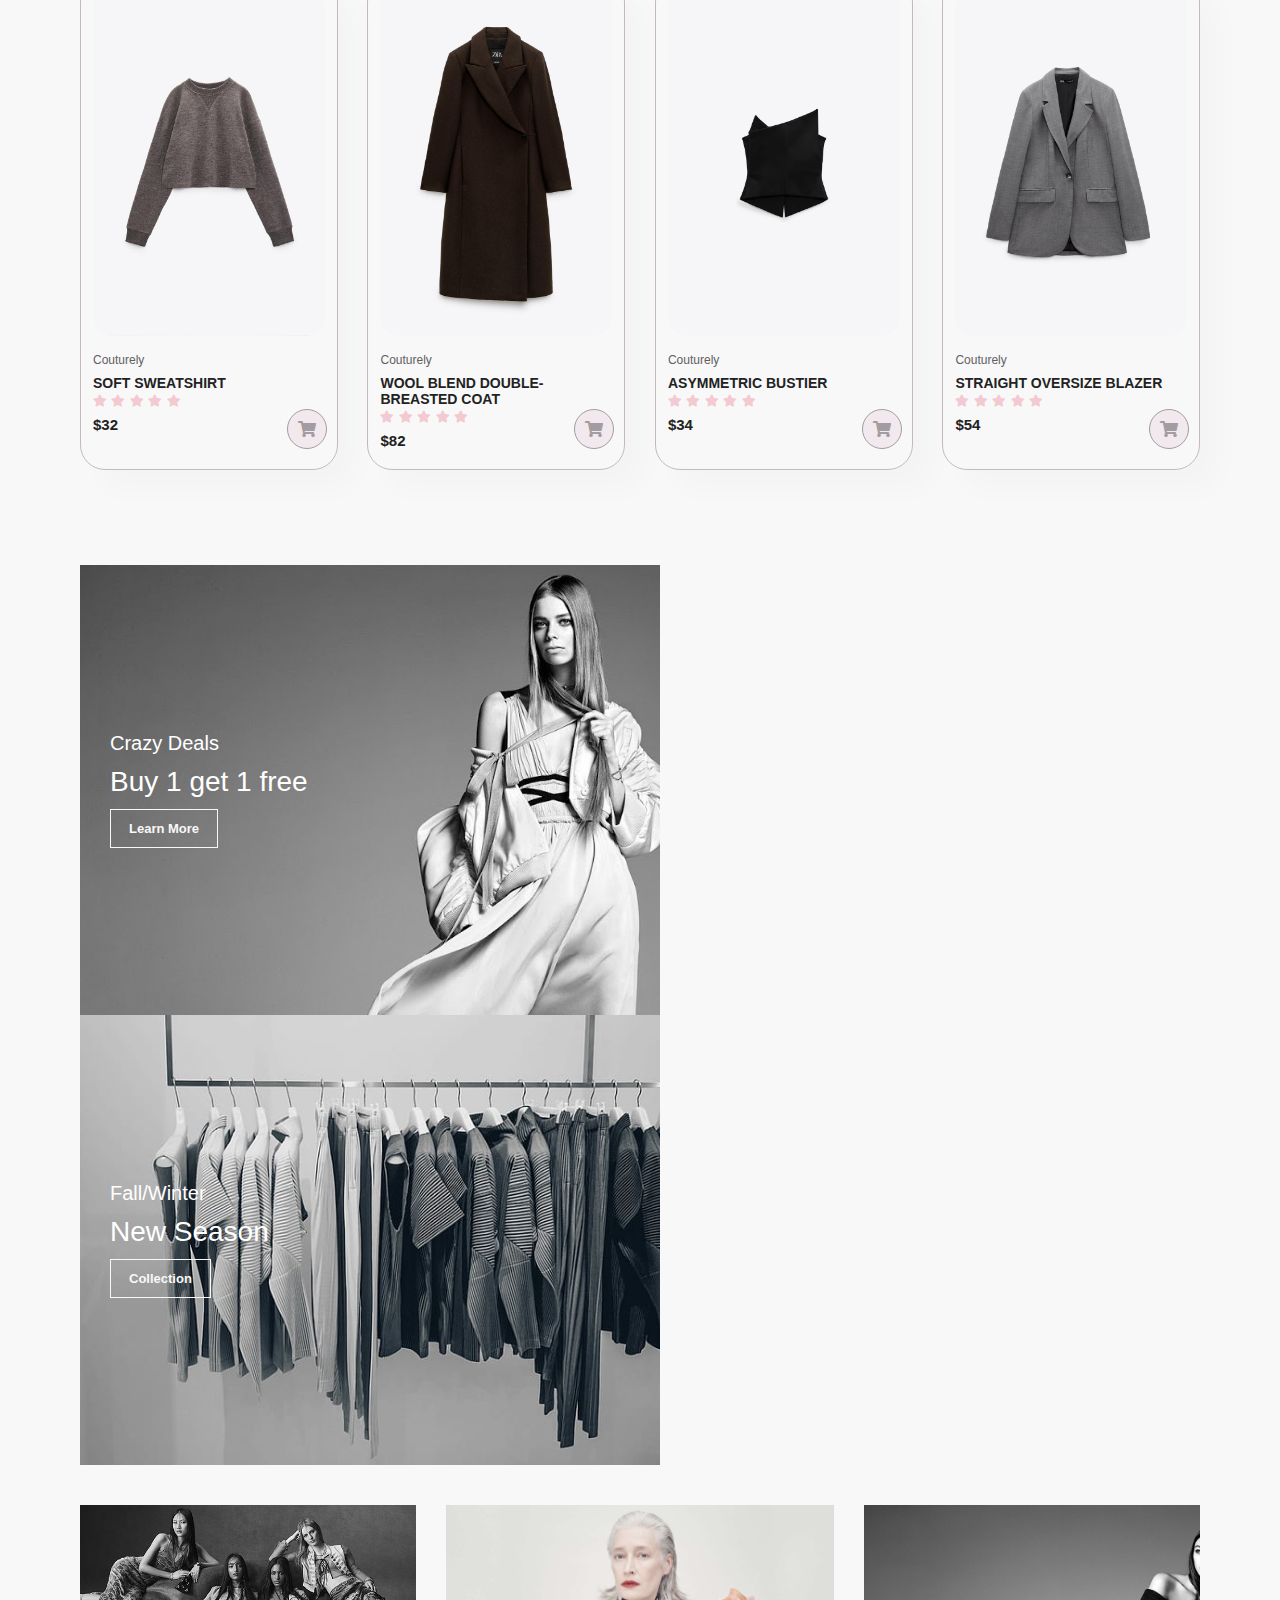
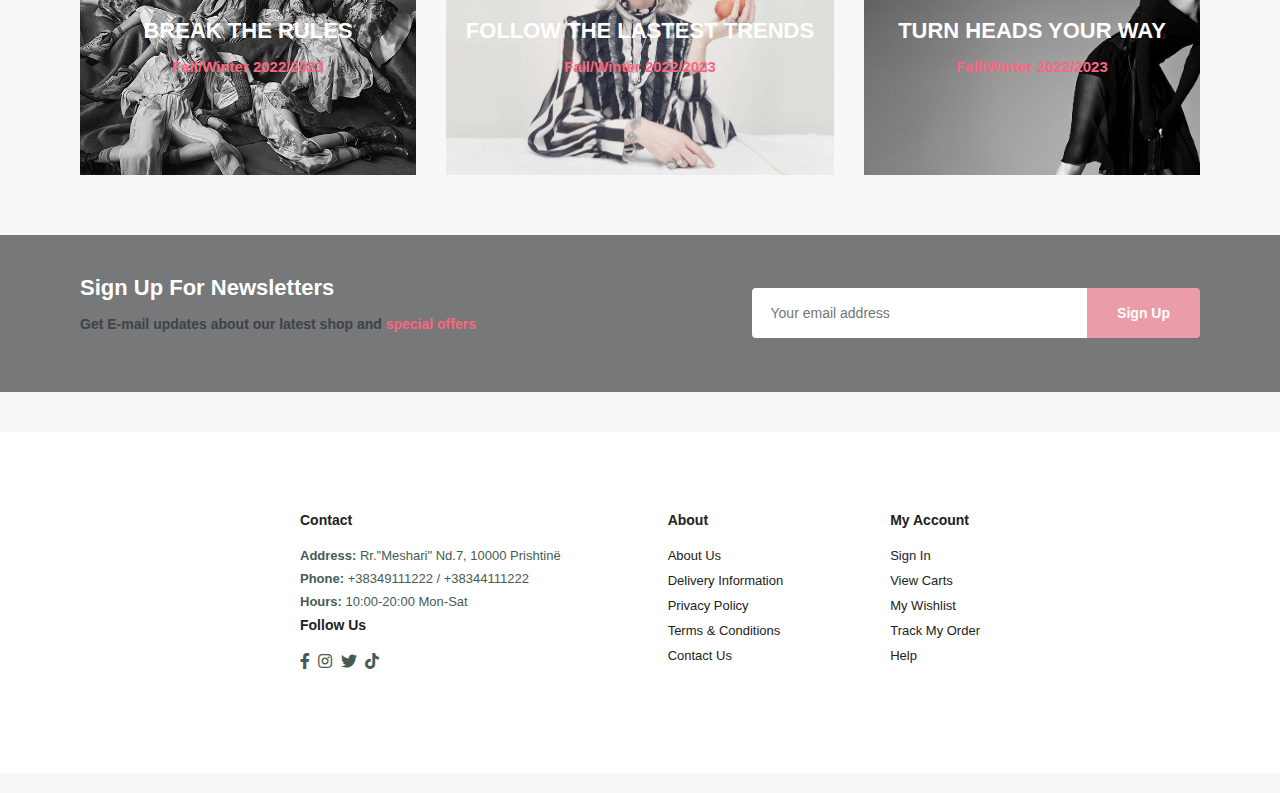
==== commit b51f721b: "Single Product" ====
--- a/index.html
+++ b/index.html
@@ -9,7 +9,7 @@
     <link rel="stylesheet" href="style.css">
 </head>
 <body>
-    <div id="header">
+    <section id="header">
        <a href="#"><img src="img/Logo/couturely1.png" class="logo" alt=""></a>
         <div>
             <ul id="navbar">
@@ -21,7 +21,7 @@
                 <li><a href="cart.html"><i class="fas fa-shopping-bag"></i></a></li>
             </ul>
         </div>
-    </div>
+    </section>
     <section id="hero">
         <h4>Trade-in-offer</h4>
         <h2>Seasonal Sale</h2>
@@ -33,7 +33,7 @@
     <h2>Featured Products</h2>
     <p>Party Wear</p>
     <div class="pro-container">
-        <div class="pro">
+        <div class="pro"  onclick="window.location.href='sproduct.html'">
             <img src="img/Products/CROPPED TUXEDO BLAZER.jpg" alt="">
             <div class="des">
                 <span>Couturely</span>
--- a/style.css
+++ b/style.css
@@ -34,6 +34,17 @@
 }
 .section-m1{
     margin: 40px 0;
+}
+.normal{
+    font-size: 14px;
+    font-weight: 600;
+    padding:15px 30px;
+    background-color: rgb(235, 156, 169);
+    cursor:pointer;
+    color: #fff;
+    border: none;
+    border-radius: 4px;
+    outline:none;
 }
 body{
     width: 100%;
@@ -317,16 +328,6 @@
     border-bottom-right-radius: 0;
 }
 #newsletter button{
-    font-size: 13px;
-    font-weight: 600;
-    padding:11px 18px;
-    background-color: rgb(177, 113, 124);
-    cursor:pointer;
-    color: #fff;
-    border:1px solid rgb(177, 113, 124);
-    border-radius: 4px;
-    outline:none;
-    transition:0.2s;
     white-space: nowrap;
     border-top-left-radius: 0;
     border-bottom-left-radius: 0;
@@ -372,4 +373,83 @@
 footer .follow i:hover,
 footer a:hover{
     color: rgb(177, 113, 124);
-}+}
+
+
+/* Shop Page */
+#page-header{
+    background-image: url("img/ShopPage/BannerModels.jpg");
+    width: 100%;
+    height: 40vh;
+    background-size: cover;
+    display: flex;
+    justify-content: center;
+    text-align: center;
+    flex-direction: column;
+    padding: 14px;
+}
+#page-header h2,
+#page-header p{
+    color: #fff;
+}
+#pegination{
+    text-align: center;
+}
+#pegination a{
+    text-decoration: none;
+    background-color: rgb(235, 156, 169);
+    padding: 15px 20px;
+    border-radius: 4px;
+    color: #fff;
+    font-weight: 600;
+}
+
+/*Single Product*/
+#prodetails{
+    display: flex;
+    margin-top: 20px;
+}
+#prodetails .single-pro-image{
+    width: 40%;
+    margin-right: 50px;
+}
+.small-img-group{
+    display: flex;
+    justify-content: space-between;
+}
+.small-img-col{
+    flex-direction: flex;
+    flex-basis: 24%;
+    cursor: pointer;
+}
+#prodetails .single-pro-details{
+    width: 50%;
+    padding-top: 30px;
+}
+#prodetails .single-pro-details h4{
+    padding: 40px 0 20px 0;
+}
+#prodetails .single-pro-details h2{
+    font-size: 26px;
+}
+#prodetails .single-pro-details select{
+    display: block;
+    padding: 5px 10px;
+    margin-bottom: 10px;
+}
+#prodetails .single-pro-details input{
+    width: 50px;
+    height: 47px;
+    padding-left: 10px;
+    font-size: 16px;
+    margin-right: 10px;
+}
+#prodetails .single-pro-details input:focus{
+    outline: none;
+}
+#prodetails .single-pro-details{
+    line-height: 25px;
+}
+
+
+
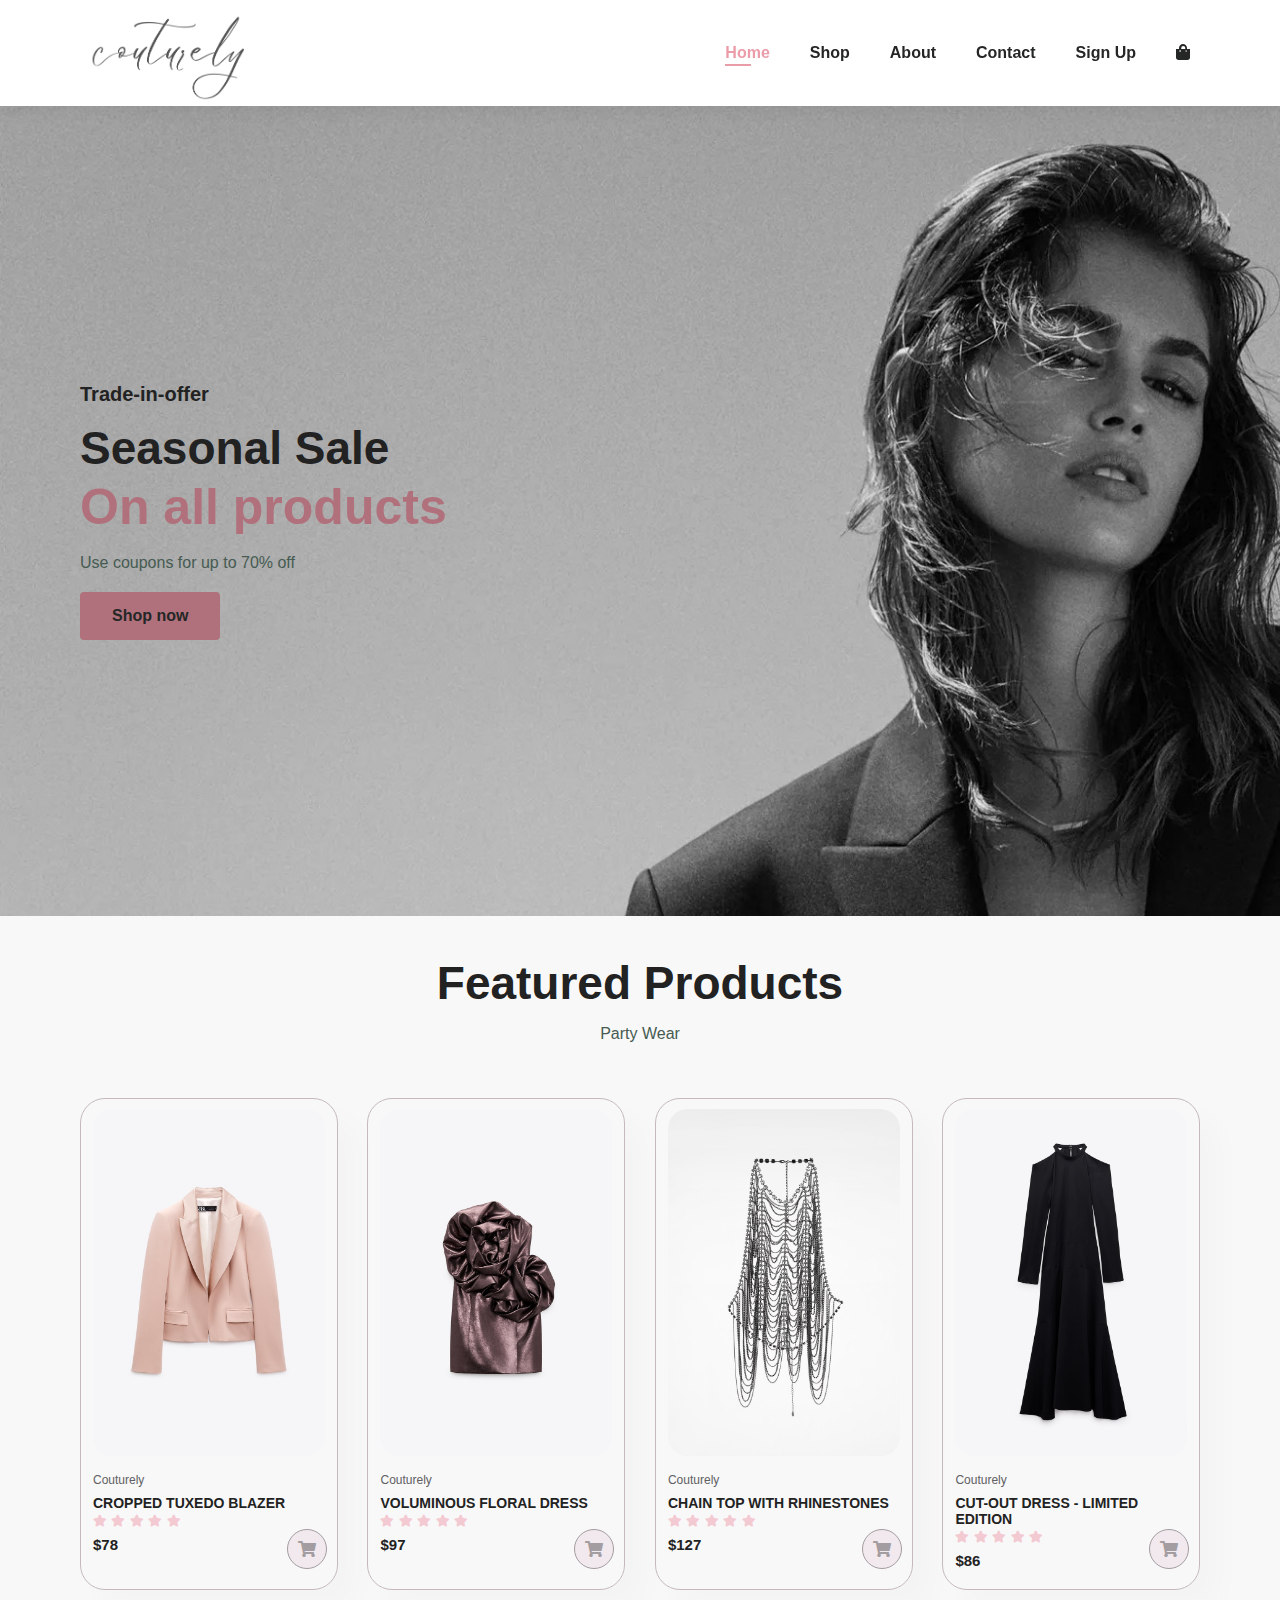
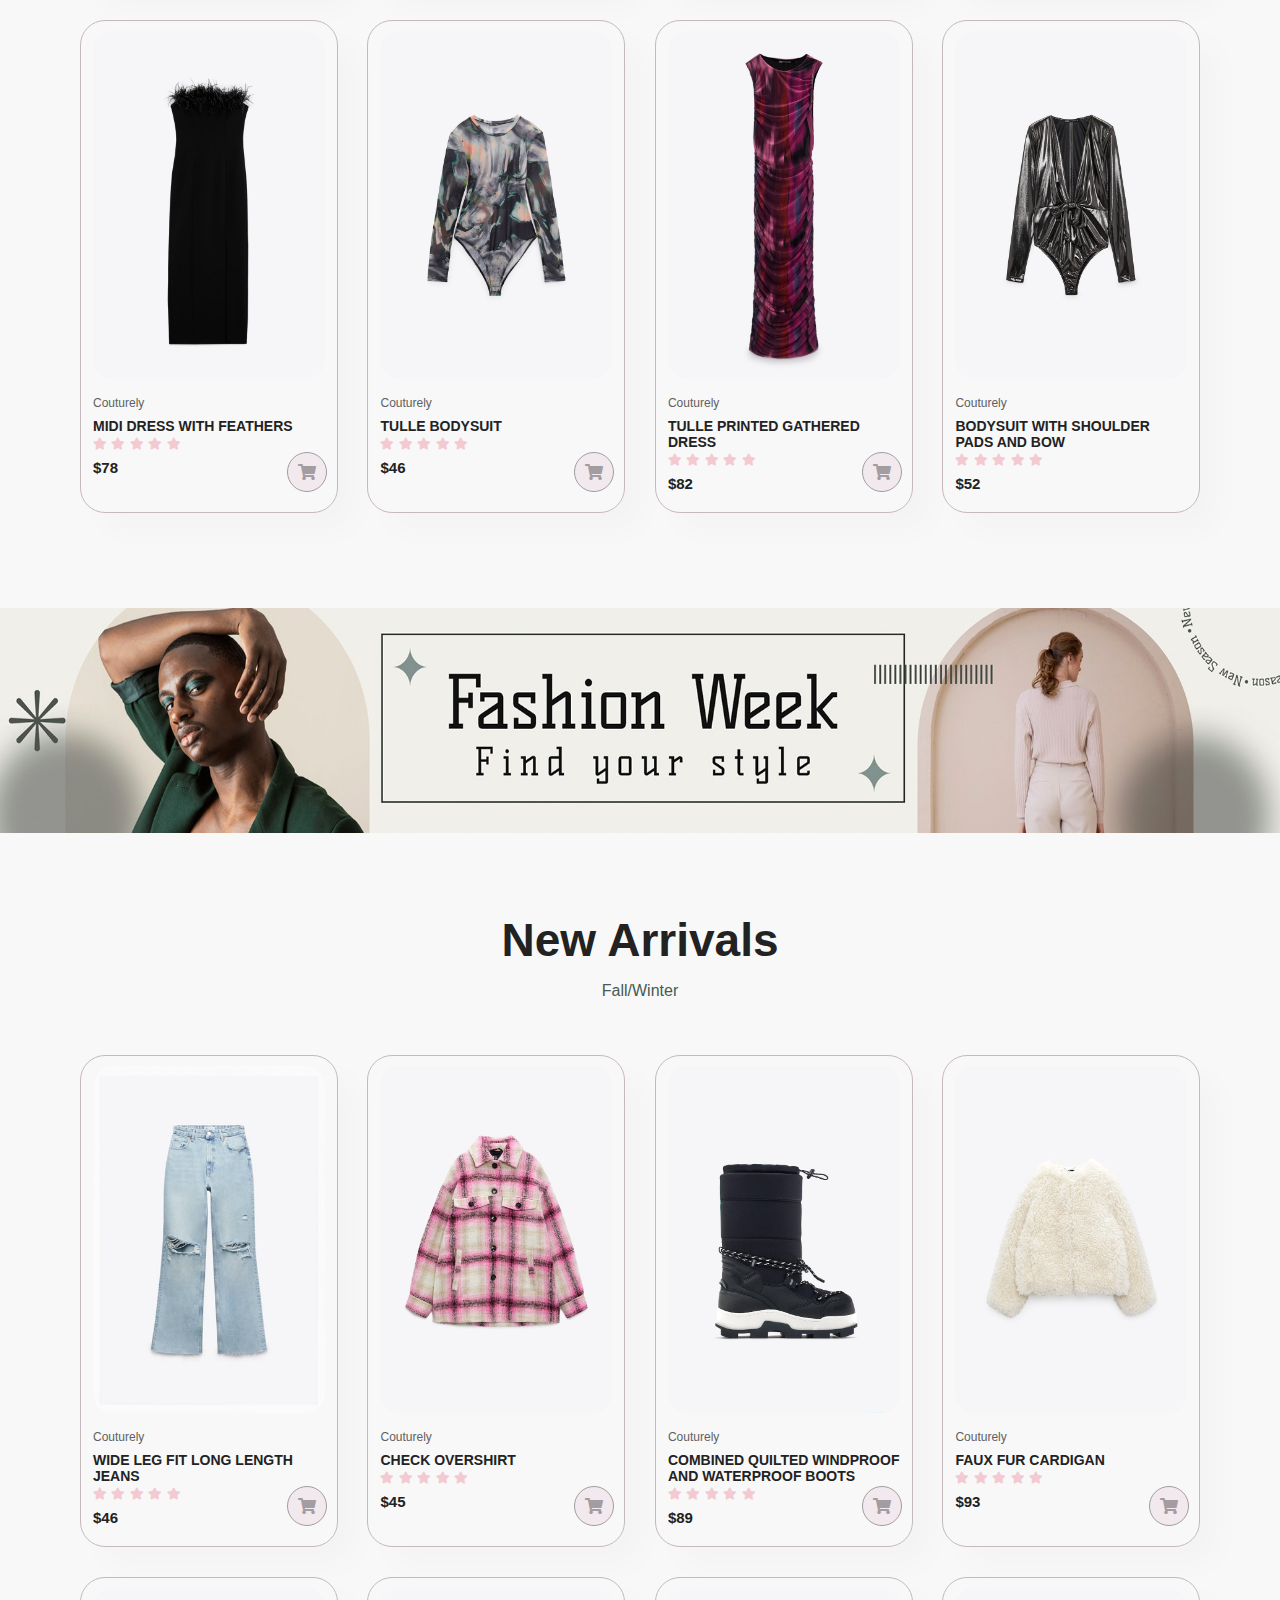
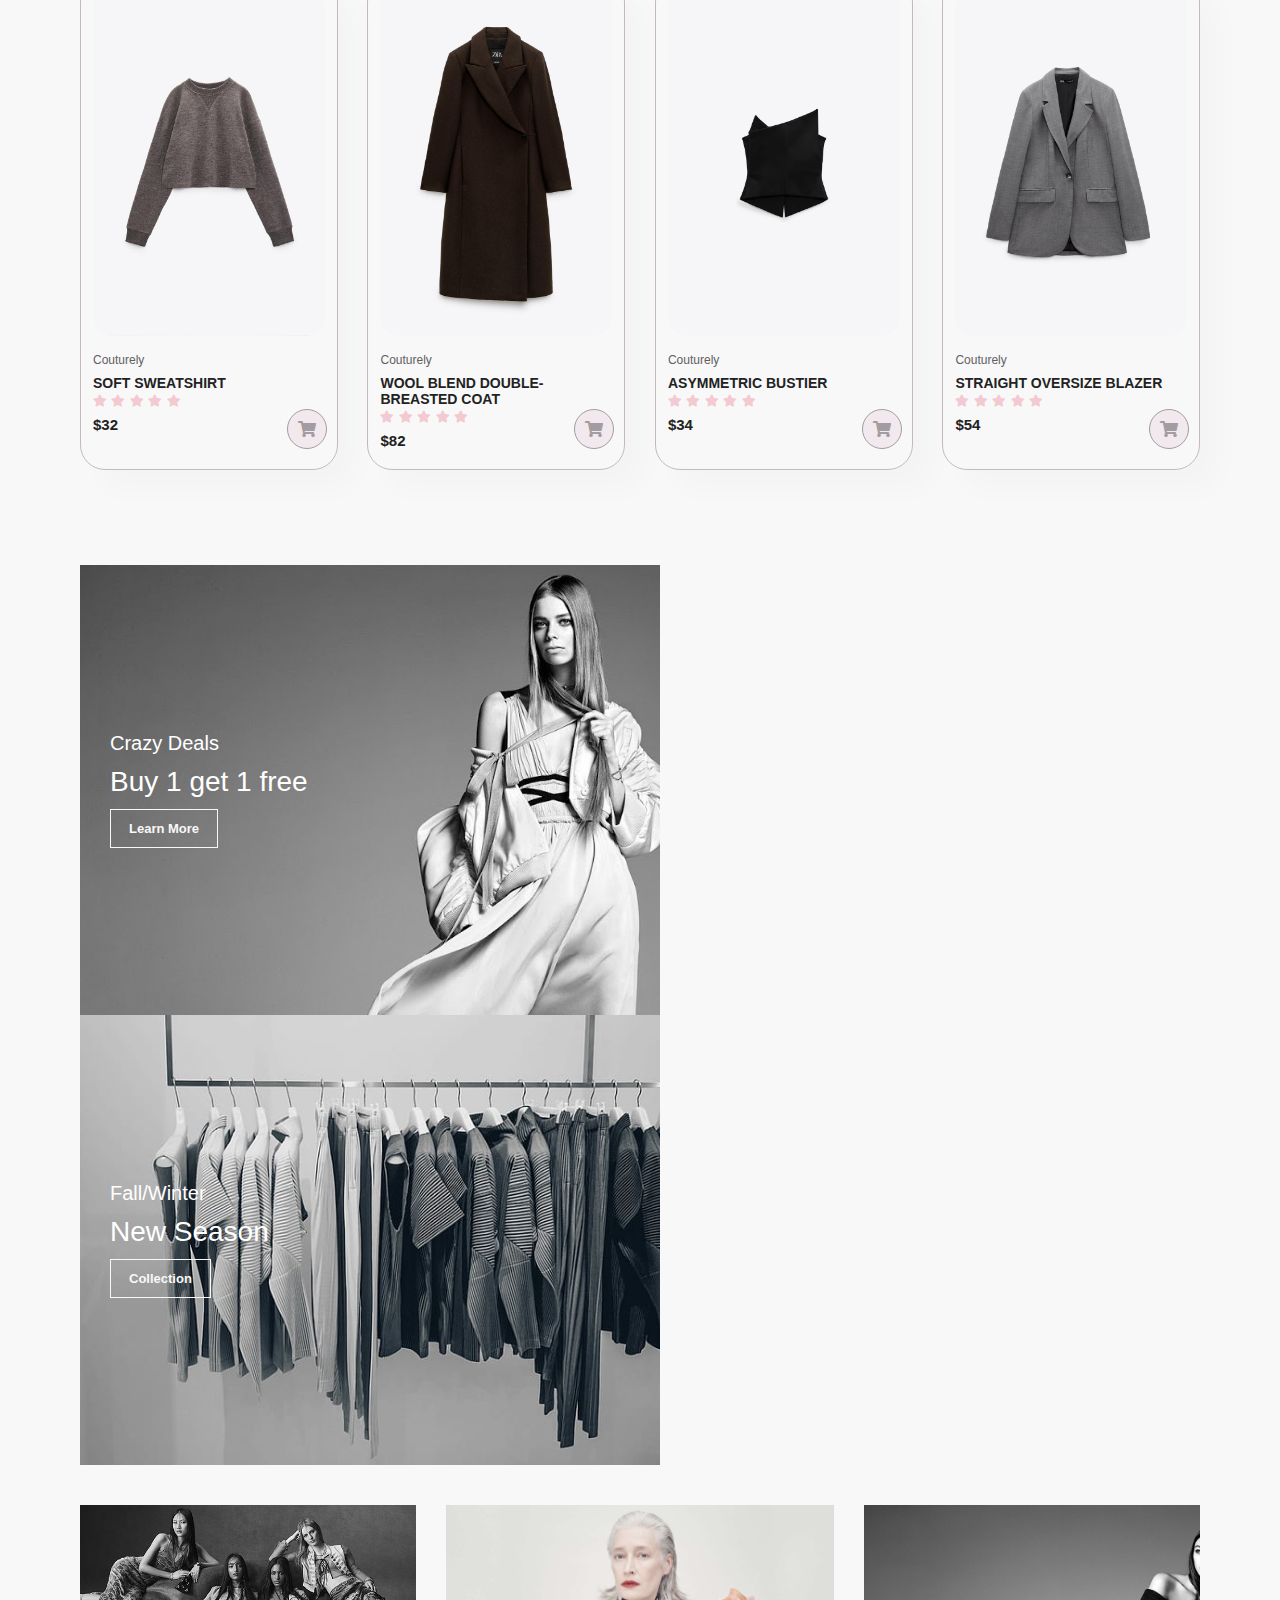
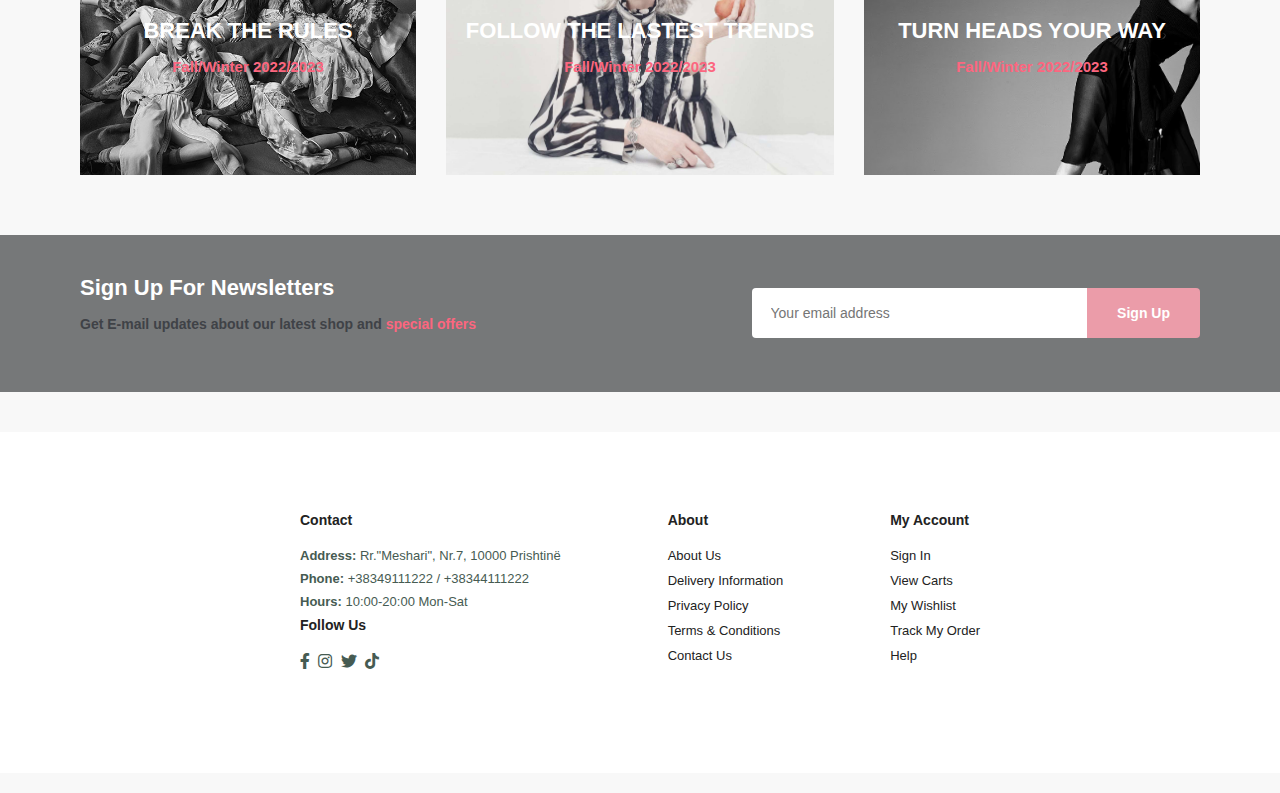
==== commit d81ade9d: "Contact Page" ====
--- a/index.html
+++ b/index.html
@@ -27,7 +27,7 @@
         <h2>Seasonal Sale</h2>
         <h1>On all products</h1>
         <p>Use coupons for up to 70% off</p>
-        <button>Shop now</button>
+        <button onclick="window.location.href='shop.html'">Shop now</button>
     </section>
     <section id="product1" class="section-p1">
     <h2>Featured Products</h2>
@@ -311,7 +311,6 @@
             <button class="white">Collection</button>
         </div>
     </section>
-
     <section id="banner3">
         <div class="banner-box">
             <h2>BREAK THE RULES</h2>
@@ -326,7 +325,6 @@
             <h3>Fall/Winter 2022/2023</h3>
         </div>
     </section>
-    
     <section id="newsletter" class="section-p1 section-m1">
         <div class="newtext">
             <h4>Sign Up For Newsletters</h4>
@@ -341,7 +339,7 @@
         <div class="col">
             <!--<img class="logo" src="img/Logo/couturely1.png" alt="">-->
             <h4>Contact</h4>
-            <p><strong>Address:</strong> Rr."Meshari" Nd.7, 10000 Prishtinë</p>
+            <p><strong>Address:</strong> Rr."Meshari", Nr.7, 10000 Prishtinë</p>
             <p><strong>Phone:</strong> +38349111222 / +38344111222</p>
             <p><strong>Hours:</strong> 10:00-20:00 Mon-Sat</p>
             <div class="follow">
--- a/style.css
+++ b/style.css
@@ -120,6 +120,7 @@
 #hero button{
     background-color: rgb(177, 113, 124); 
     border: none;
+    border-radius: 4px;
     color: rgb(37, 39, 39);
     padding: 15px 32px;
     text-align: center;
@@ -451,5 +452,96 @@
     line-height: 25px;
 }
 
-
-
+/* About Page */
+#page-header .about-header{
+    background-color: #767879;
+}
+#about-head{
+    display: flex;
+    align-items: center;
+}
+#about-head img{
+    width: 50%;
+    height: auto;
+}
+#about-head div{
+    padding-left: 40px;
+}
+
+/* Contact Page */
+#contact-details{
+    display: flex;
+    align-items: center;
+    justify-content: space-between;
+}
+#contact-details .details{
+    width: 40%;
+}
+#contact-details .details span,
+#form-details form span{
+    font-size: 12px;
+}
+#contact-details .details h2,
+#form-details form h2{
+    font-size: 20px;
+    line-height: 35px;
+    padding: 20px 0;
+}
+#contact-details .details h3{
+    font-size: 16px;
+    padding-bottom: 15px;
+}
+#contact-details .details li{
+    list-style: none;
+    display: flex;
+    padding: 10px 0;
+}
+#contact-details .details li i{
+    font-size: 14px;
+    padding-right: 22px;
+}
+#contact-details .details p{
+    font-size: 14px;
+    margin: 0;
+}
+#contact-details .map{
+    width: 55%;
+    height: 400px;
+}
+#contact-details .map iframe{
+    width: 100%;
+    height: 100%;
+}
+#form-details{
+    margin: 30px;
+    padding: 80px;
+    border: 1px solid rgb(209, 203, 206);
+    border-radius: 4px;
+}
+#form-details form{
+    width: 65%;
+    display: flex;
+    flex-direction: column;
+    align-items: flex-start;
+}
+#form-details form input,
+#form-details form textarea{    
+    width: 100%;
+    padding: 12px 15px;
+    outline: none;
+    margin-bottom: 20px;
+    border: 1px solid rgb(209, 203, 206);
+    border-radius: 4px;
+}
+
+
+
+
+
+
+
+
+
+
+
+
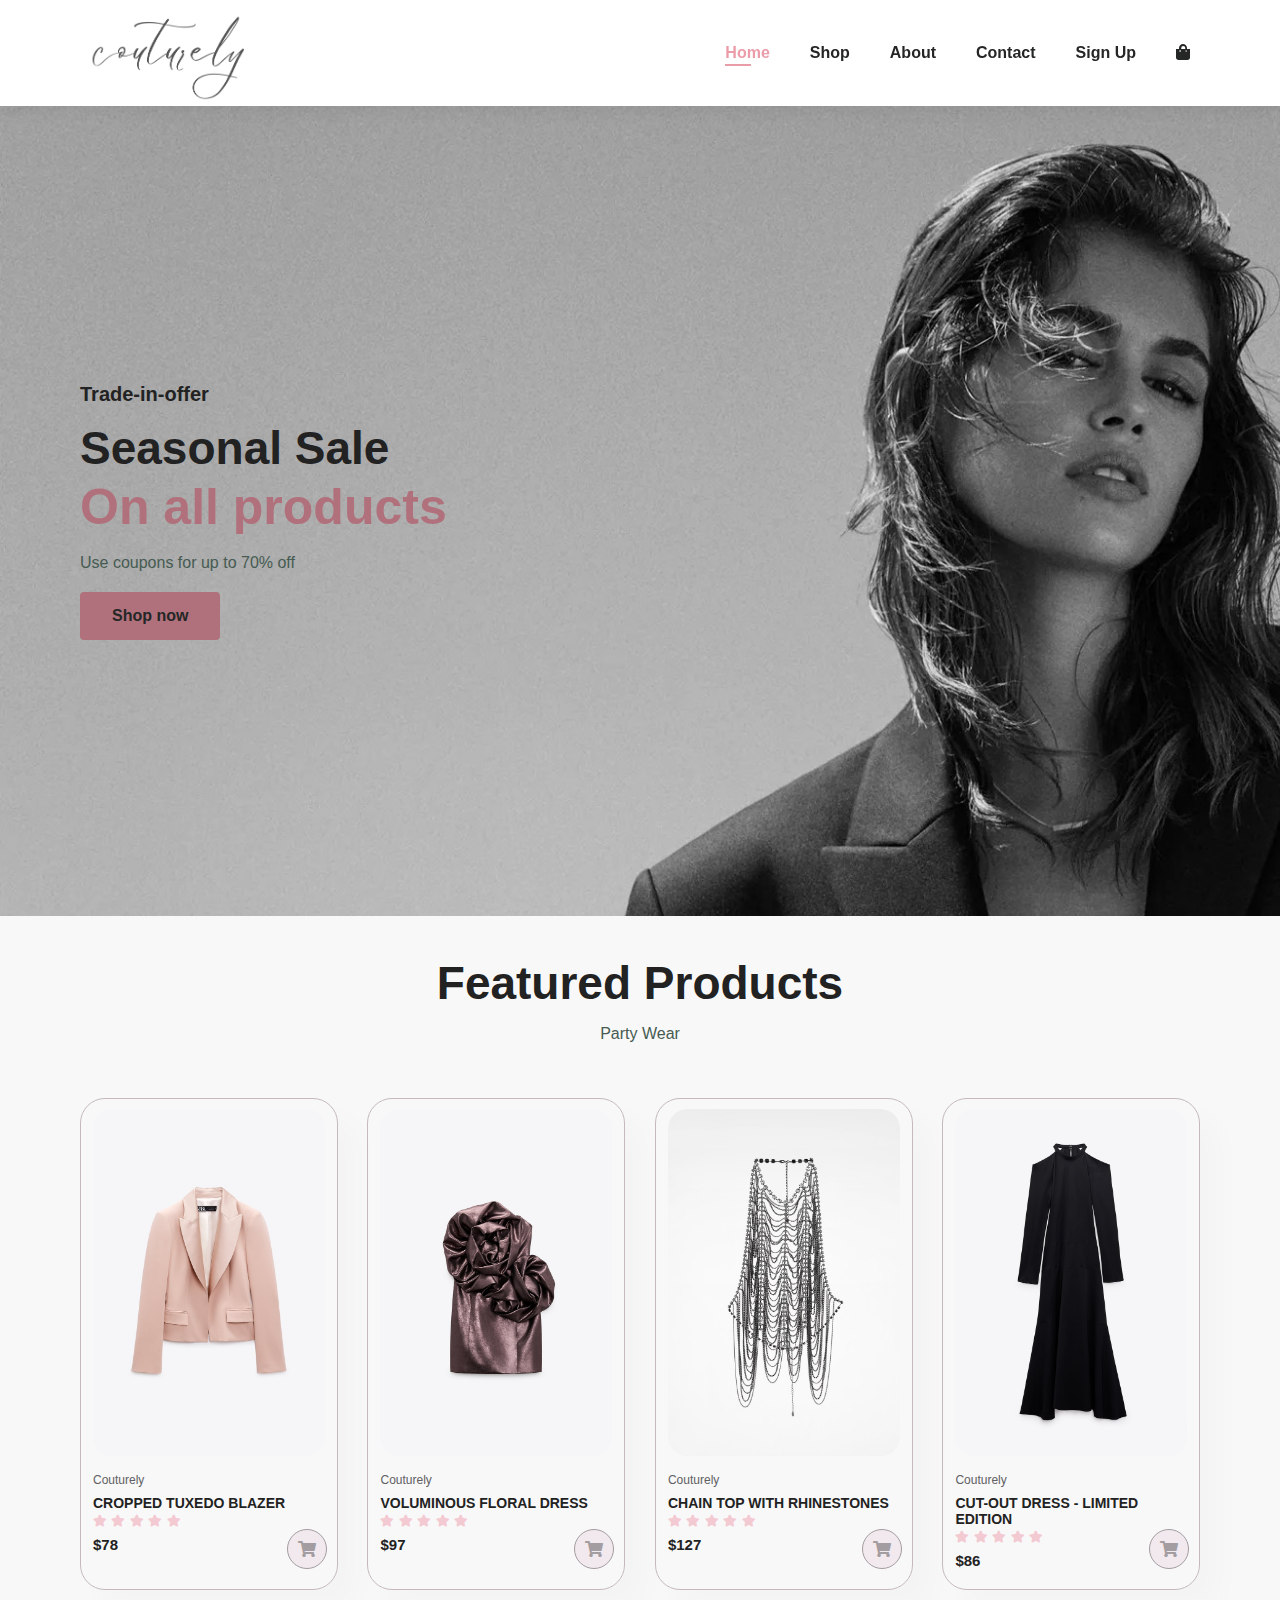
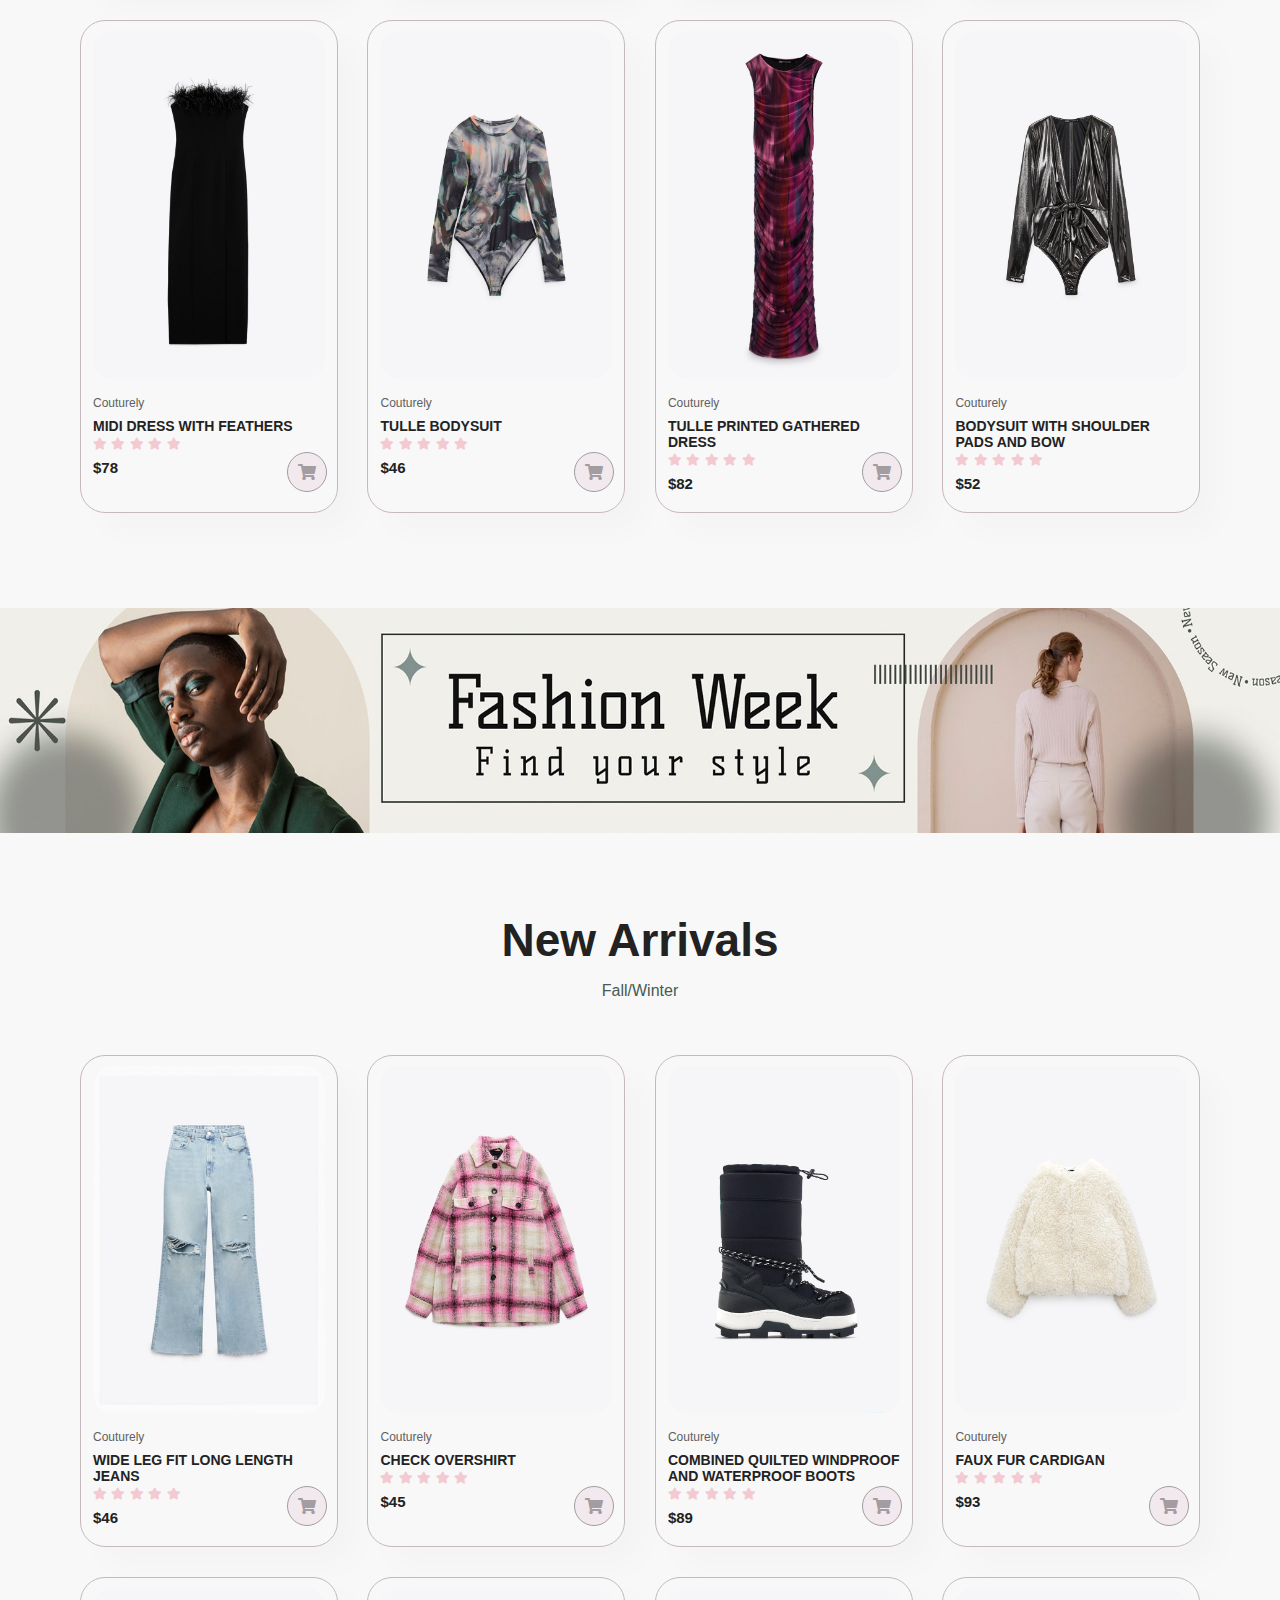
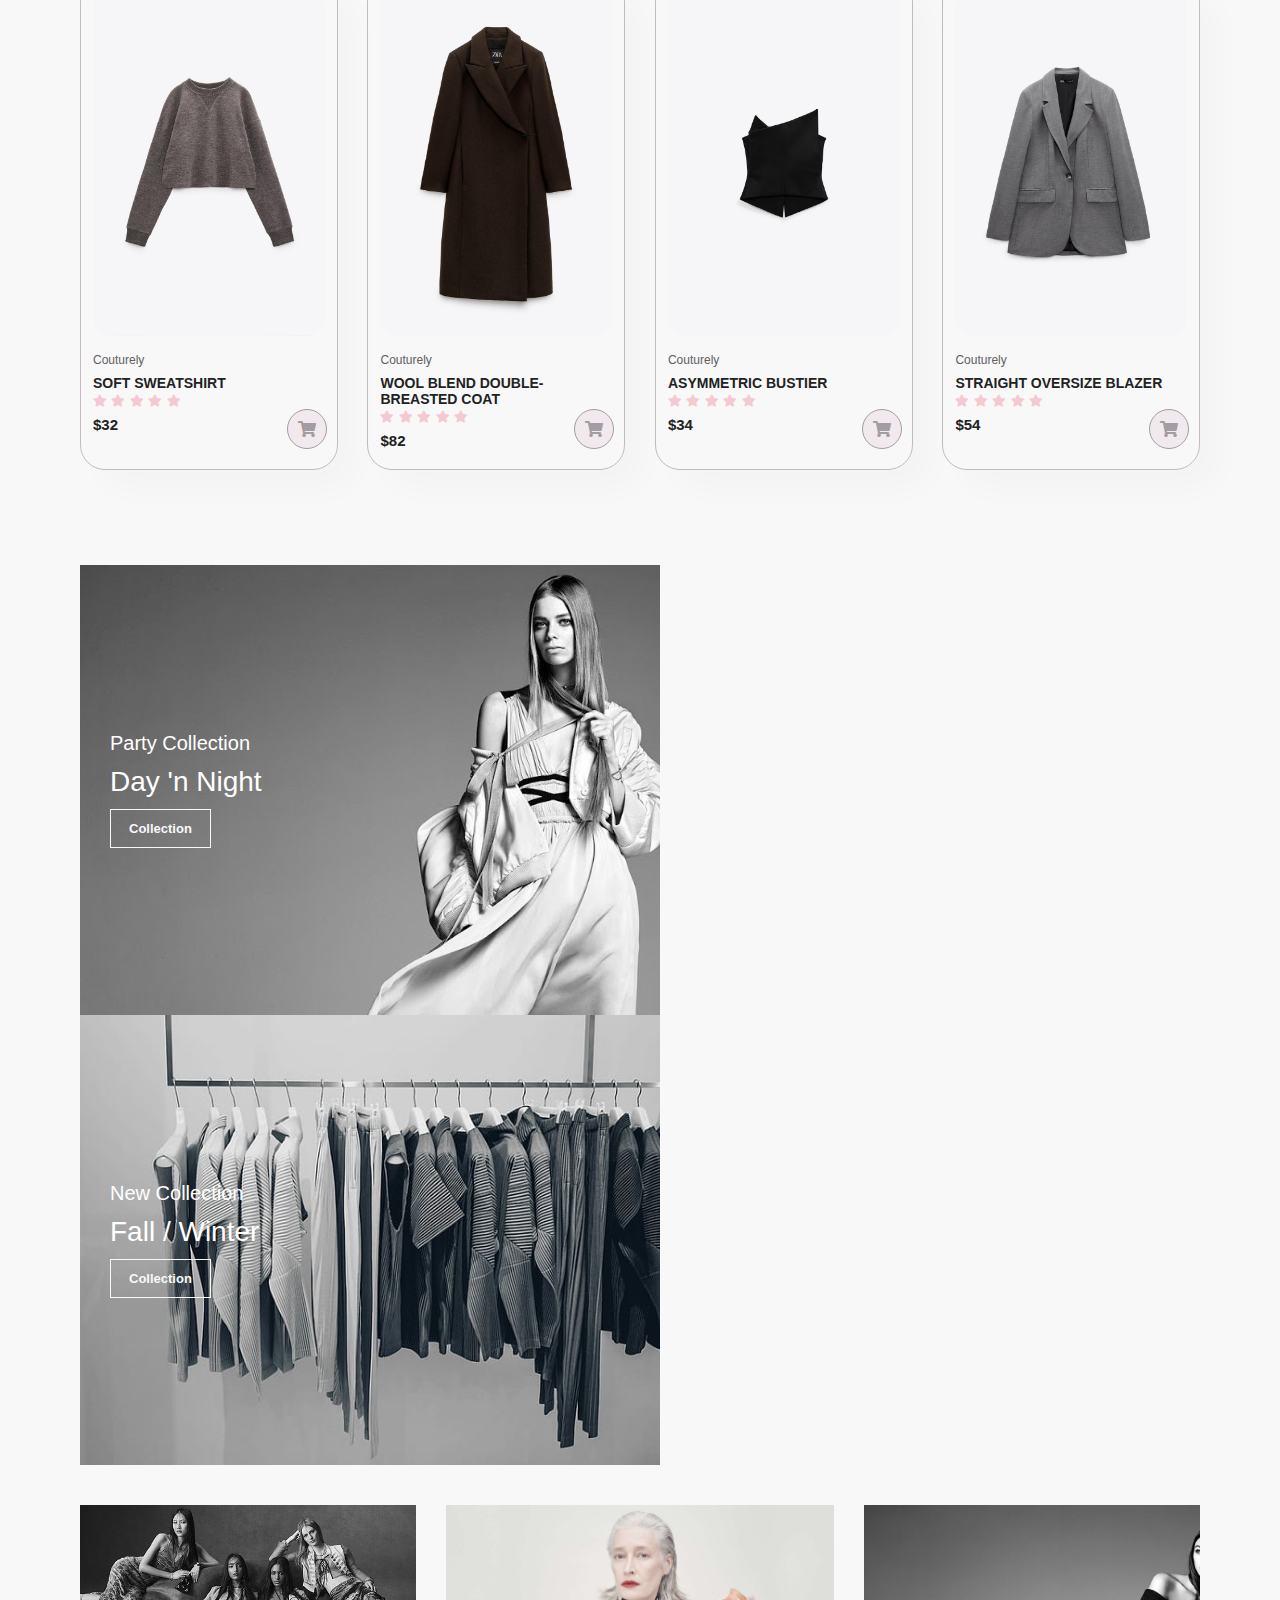
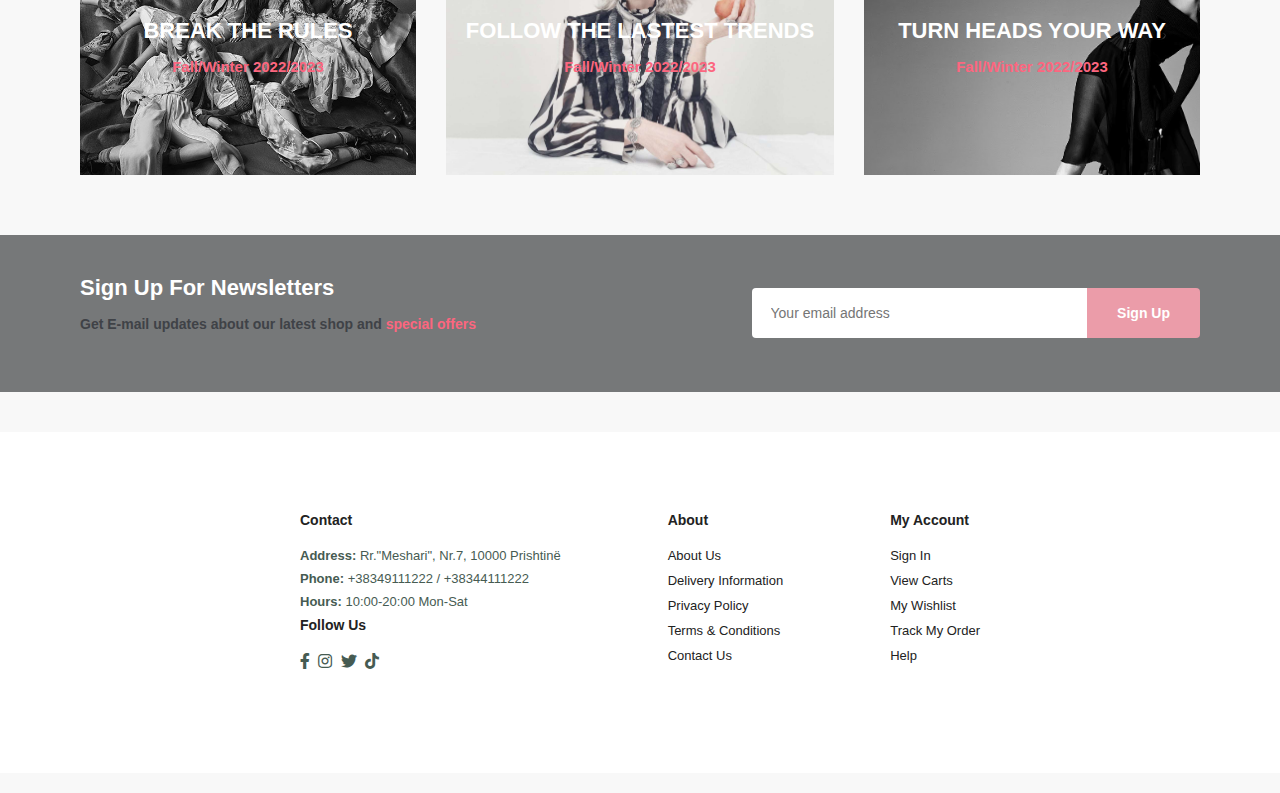
==== commit 6b7d87af: "Button Activation" ====
--- a/index.html
+++ b/index.html
@@ -301,14 +301,14 @@
         </section>
     <section id="sm-banner" class="section-p1">
         <div class="banner-box">
-            <h4> Crazy Deals</h4>
-            <h2>Buy 1 get 1 free</h2>
-            <button class="white">Learn More</button>
+            <h4>Party Collection</h4>
+            <h2>Day 'n Night</h2>
+            <button onclick="window.location.href='shop.html'" class="white">Collection</button>
         </div>
         <div class="banner-box banner-box2">
-            <h4>Fall/Winter</h4>
-            <h2>New Season</h2>
-            <button class="white">Collection</button>
+            <h4>New Collection</h4>
+            <h2>Fall / Winter</h2>
+            <button onclick="window.location.href='shop.html'" class="white">Collection</button>
         </div>
     </section>
     <section id="banner3">
@@ -354,19 +354,19 @@
         </div>
         <div class="col">
             <h4>About</h4>
-            <a href="#">About Us</a>
+            <a href="about.html">About Us</a>
             <a href="#">Delivery Information</a>
             <a href="#">Privacy Policy</a>
             <a href="#">Terms & Conditions</a>
-            <a href="#">Contact Us</a>
+            <a href="contact.html">Contact Us</a>
         </div>
         <div class="col">
             <h4>My Account</h4>
-            <a href="#">Sign In</a>
-            <a href="#">View Carts</a>
-            <a href="#">My Wishlist</a>
+            <a href="signup.html">Sign In</a>
+            <a href="cart.html">View Carts</a>
+            <a href="cart.html">My Wishlist</a>
             <a href="#">Track My Order</a>
-            <a href="#">Help</a>
+            <a href="contact.html">Help</a>
         </div>
     </footer>
 
--- a/style.css
+++ b/style.css
@@ -379,7 +379,7 @@
 
 /* Shop Page */
 #page-header{
-    background-image: url("img/ShopPage/BannerModels.jpg");
+    background-image: url("img/Banners/Sketch.png");
     width: 100%;
     height: 40vh;
     background-size: cover;
@@ -534,14 +534,104 @@
     border-radius: 4px;
 }
 
-
-
-
-
-
-
-
-
-
-
-
+/* Cart Page*/
+#cart table{
+    width: 100%;
+    border-collapse: collapse;
+    table-layout: fixed;
+    white-space: nowrap;
+}
+#cart table img{
+    width: 70px;
+}
+#cart table td:nth-child(1){
+    width: 100px;
+    text-align: center;
+}
+#cart table td:nth-child(2){
+    width: 150px;
+    text-align: center;
+}
+#cart table td:nth-child(3){
+    width: 250px;
+    text-align: center;
+}
+#cart table td:nth-child(4),
+#cart table td:nth-child(5),
+#cart table td:nth-child(6){
+    width: 150 px;
+    text-align: center;
+}
+#cart table td:nth-child(5) input{
+    width: 70px;
+    padding: 10px 5px 10px  15px;
+}
+#cart table thead{
+    border: 1px solid #e2e9e1;
+    border-left: none;
+    border-right: none;
+}
+#cart table thead td{
+    font-weight: 700;
+    text-transform: uppercase;
+    font-size: 13px;
+    padding: 18px 0;
+}
+#cart table tbody tr td{
+    padding-top: 15px;
+}
+#cart table tbody td{
+    font-size: 13px;
+}
+#cart-add{
+    display: flex;
+    flex-wrap: wrap;
+    justify-content: space-between;
+}
+#coupon{
+    width: 50%;
+    margin-bottom: 30px;
+}
+#coupon h3,
+#subtotal h3{
+    padding-bottom: 15px;
+}
+#coupon input{
+    padding: 10px 20px;
+    outline: none;
+    width: 60%;
+    margin-right: 10px;
+    border: 1px solid #e2e9e1;
+    border-radius: 4px;
+}
+#coupon button{
+    padding: 10px 20px;
+}
+#subtotal{
+    width: 50%;
+    margin-bottom: 30px;
+    border: 1px solid #e2e9e1;
+    padding: 30px;
+}
+#subtotal table{
+    border-collapse: collapse;
+    width: 100%;
+    margin-bottom: 20px;
+}
+#subtotal table td{
+    width: 50%;
+    border: 1px solid #e2e9e1;
+    padding: 10px;
+    font-size: 13px;
+}
+
+
+
+
+
+
+
+
+
+
+
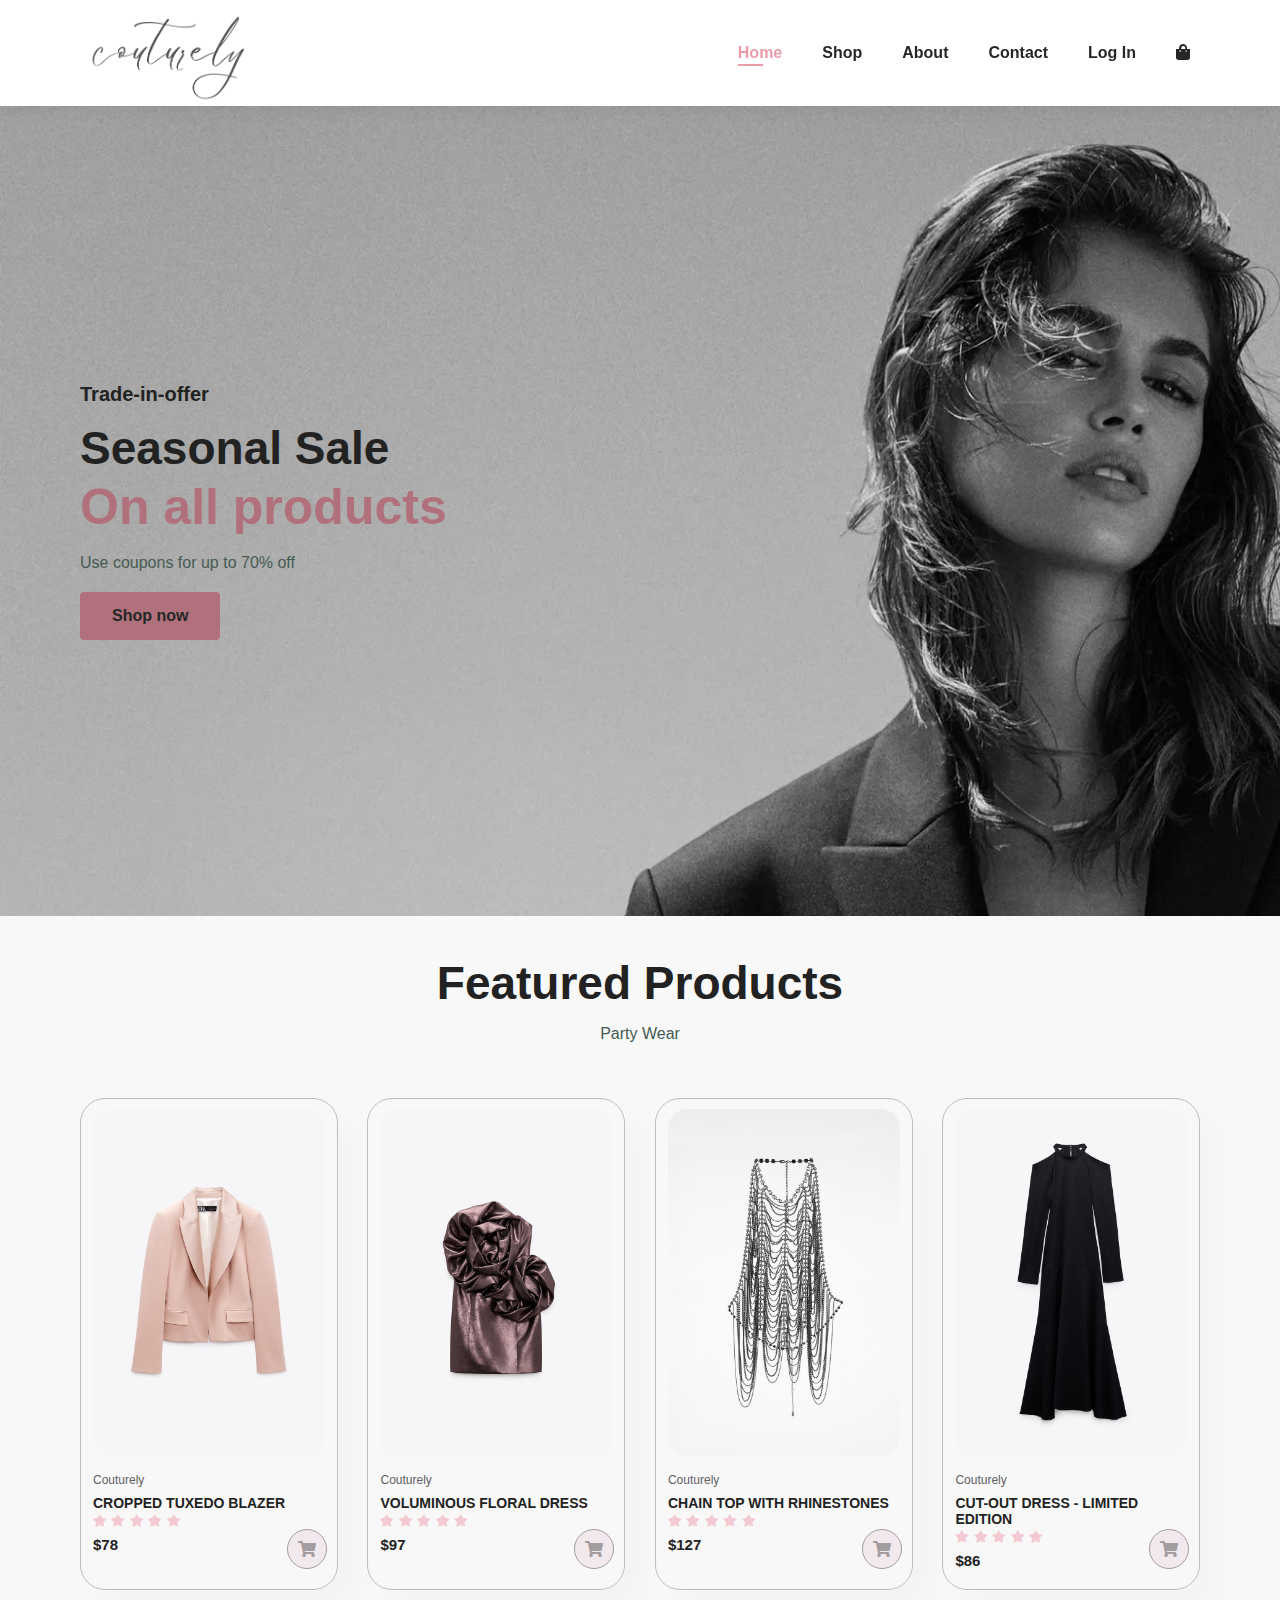
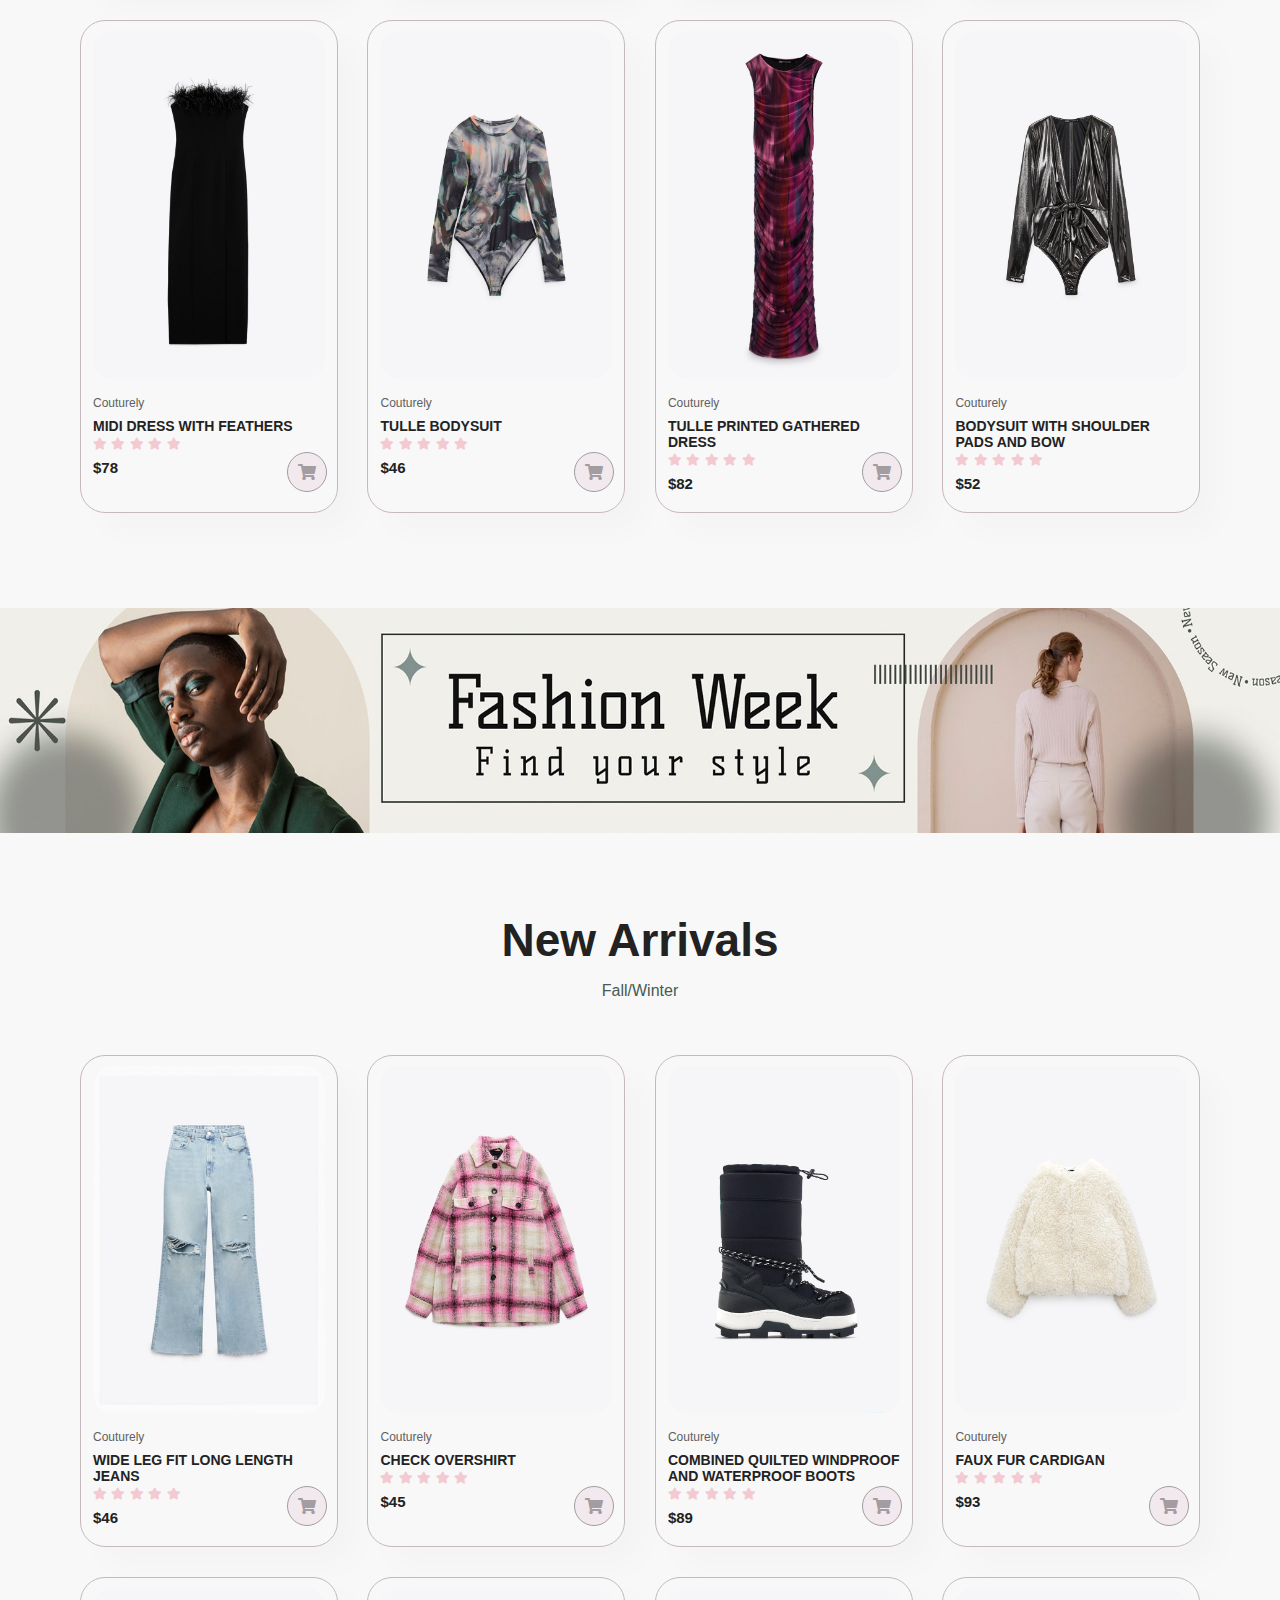
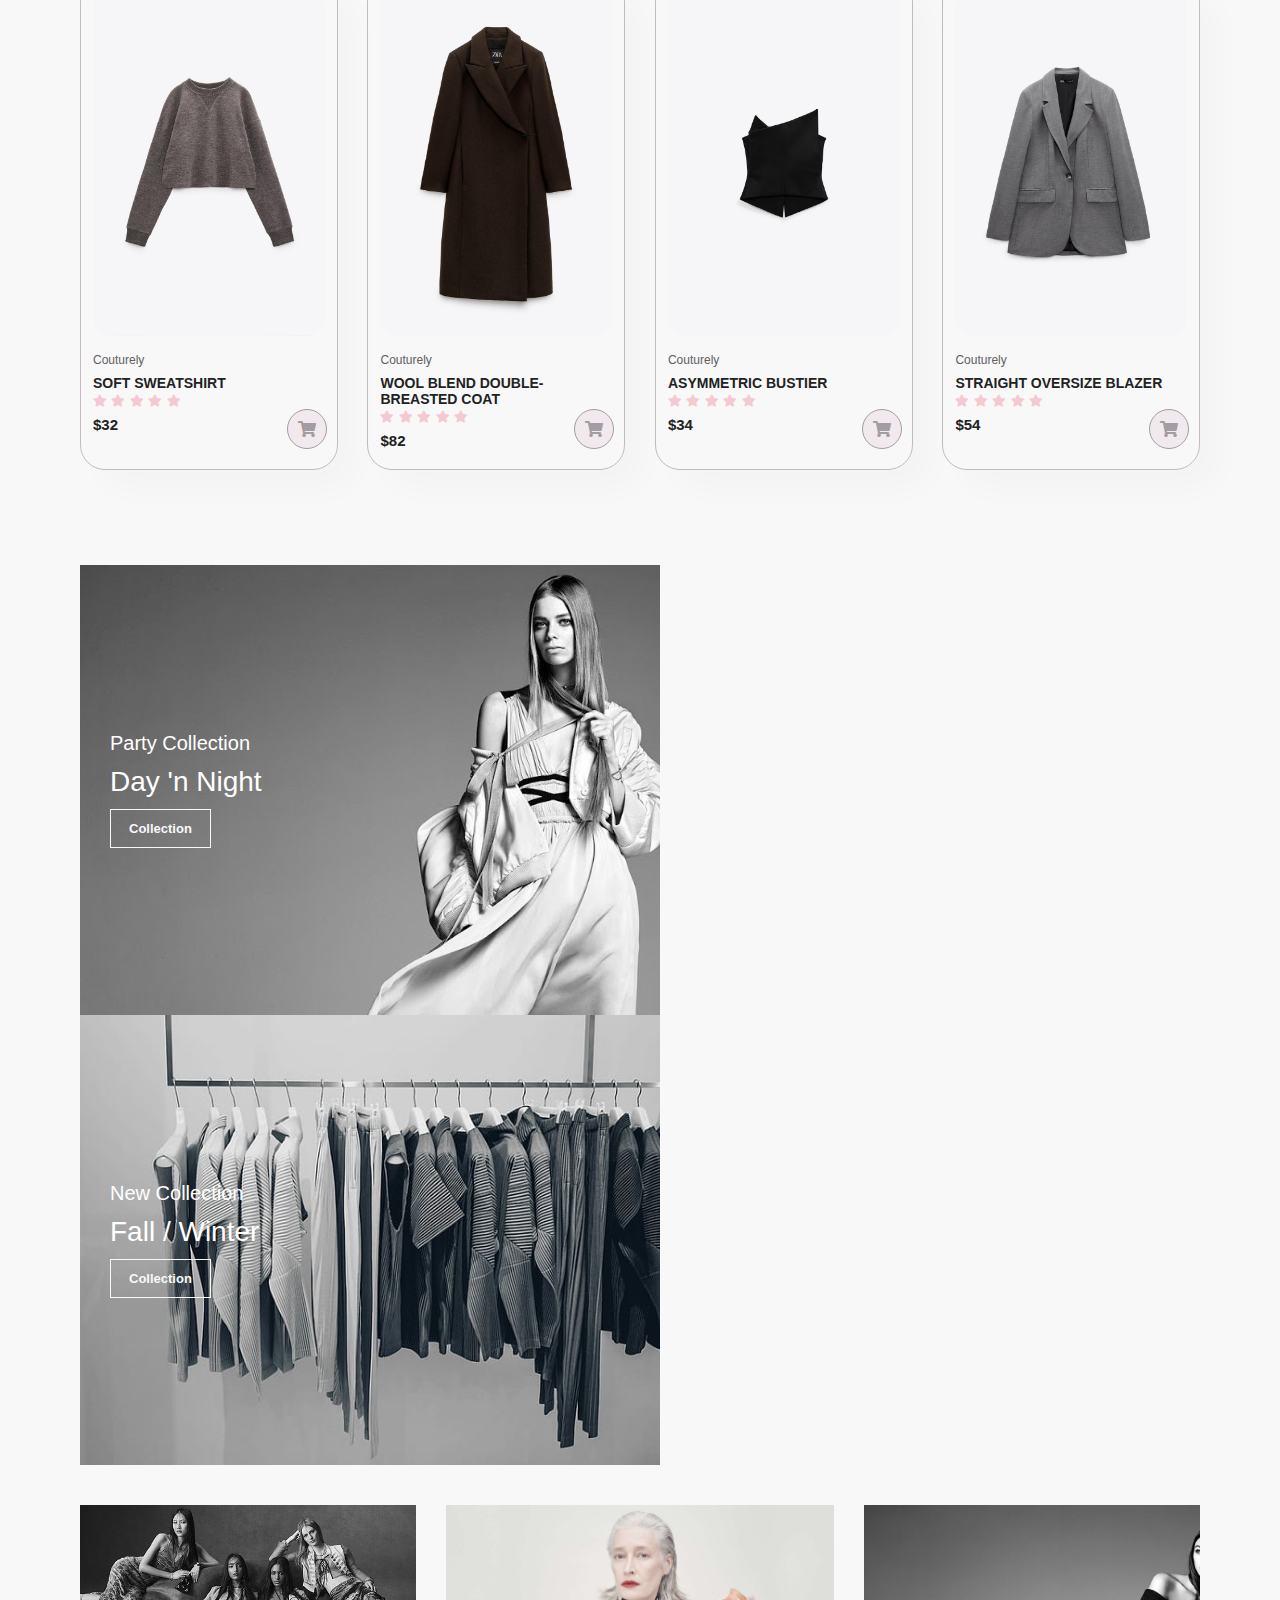
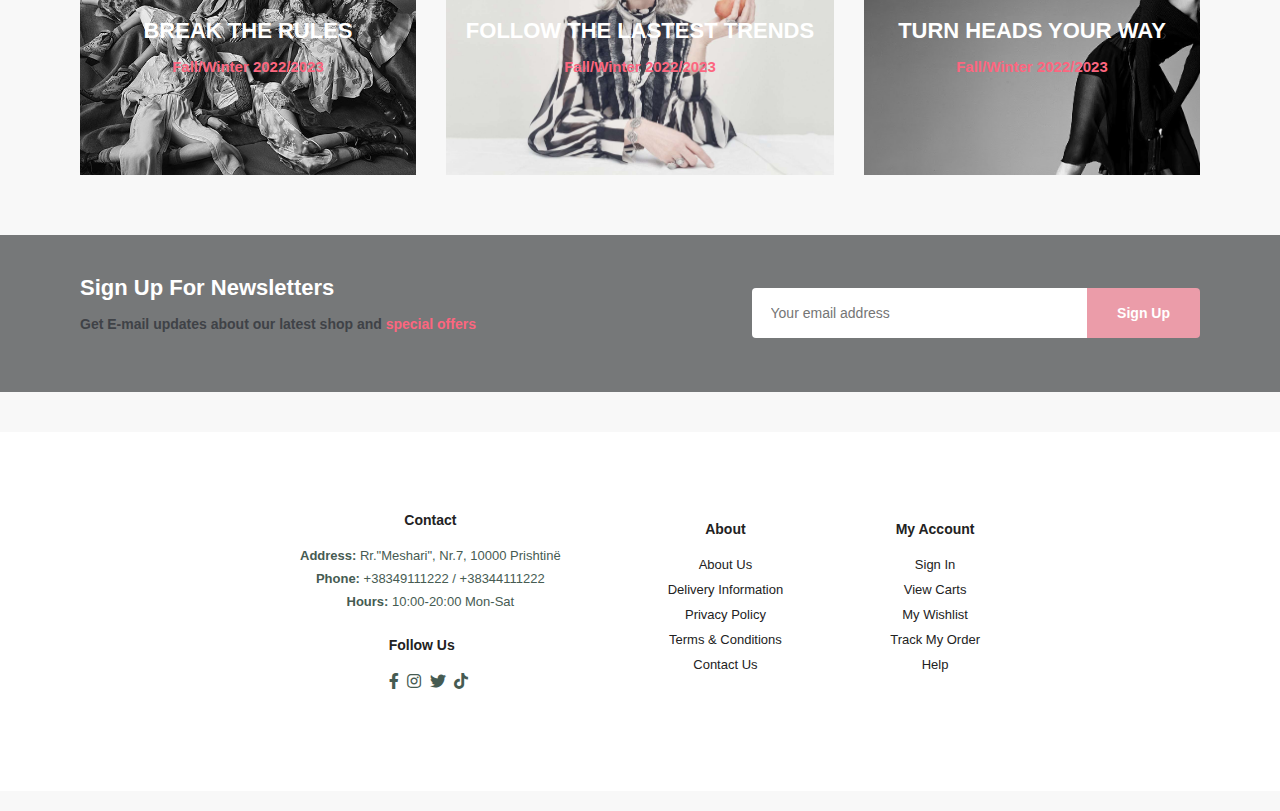
==== commit ca4708a8: "LogIn/Register Form" ====
--- a/index.html
+++ b/index.html
@@ -17,7 +17,7 @@
                 <li><a href="shop.html">Shop</a></li>
                 <li><a href="about.html">About</a></li>
                 <li><a href="contact.html">Contact</a></li>
-                <li><a href="signup.html">Sign Up</a></li>
+                <li><a href="login.html">Log In</a></li>
                 <li><a href="cart.html"><i class="fas fa-shopping-bag"></i></a></li>
             </ul>
         </div>
--- a/style.css
+++ b/style.css
@@ -339,14 +339,16 @@
     justify-content: space-between;
     align-items: center;
     background-color: #fff;
-    align-items: flex-start;
     margin-bottom: 20px;
     padding: 80px 300px;
 }
+footer .follow{
+    margin-top: 20px;
+}
 footer .col{
     display: flex;
     flex-direction: column;
-    align-items: flex-start;
+    align-items: center;
     margin-bottom: 20px;
 }
 footer .logo{
